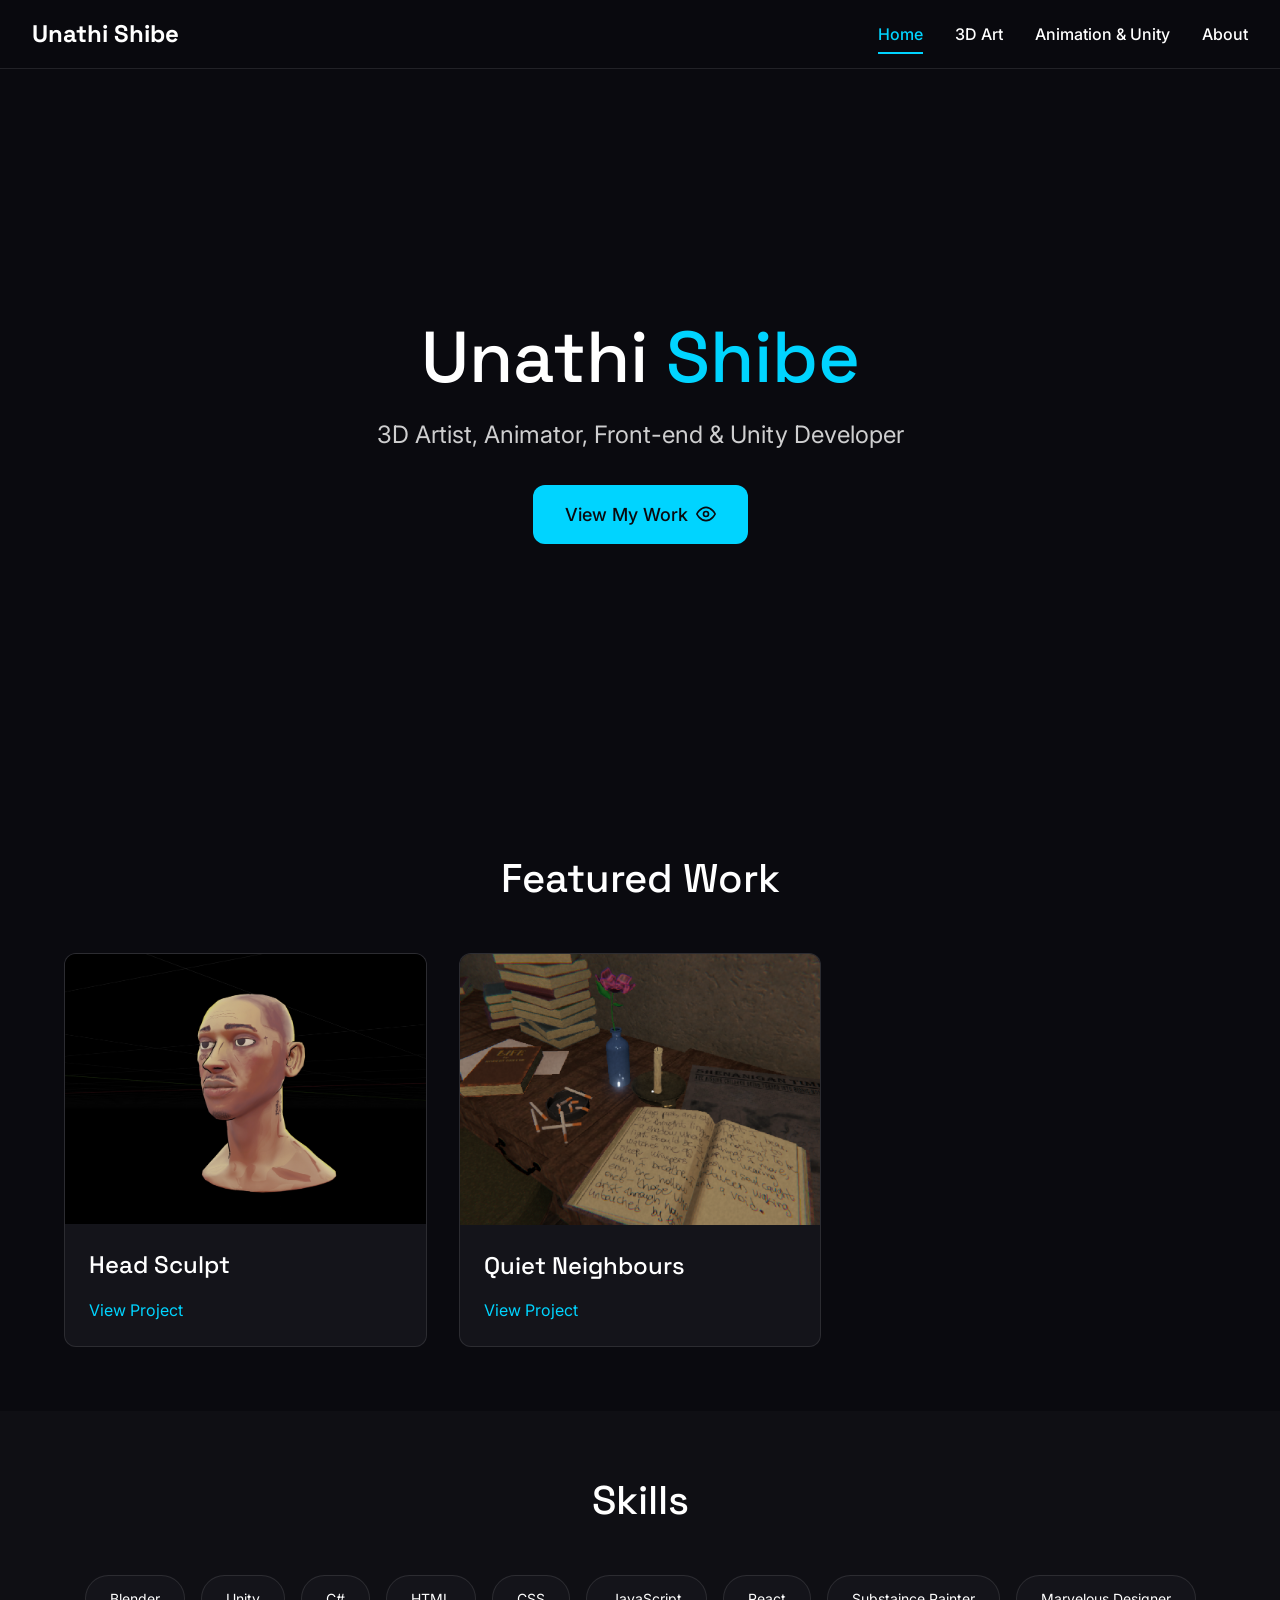
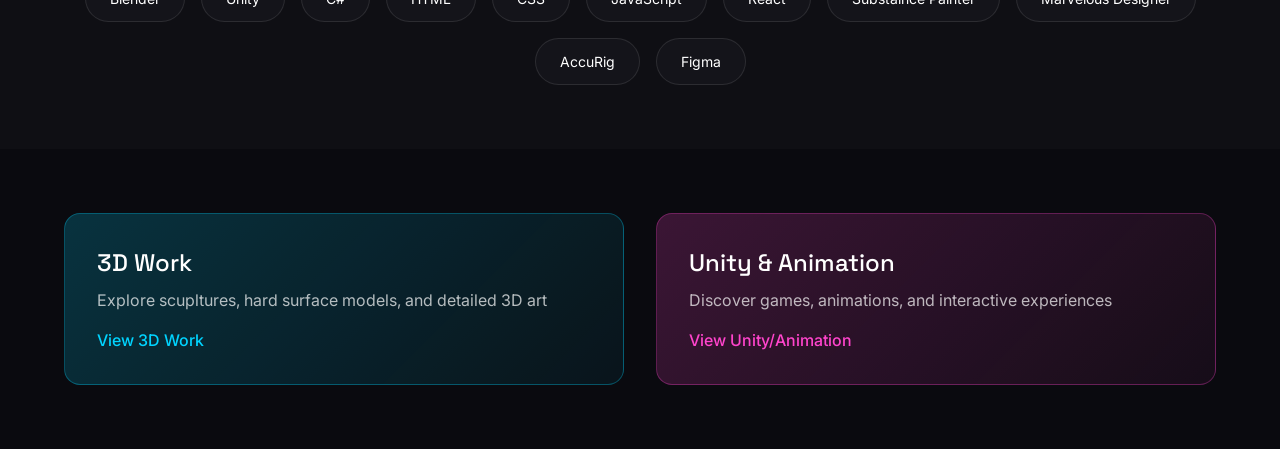
==== pages/index.html @ 576a250c "Font Change and Home page layout" ====
<!DOCTYPE html>
<html lang="en">
<head>
    <meta charset="UTF-8">
    <meta name="viewport" content="width=device-width, initial-scale=1.0">
    <title>Home</title>


    <link rel="stylesheet" href="/css/global.css">
    <link rel="stylesheet" href="/css/dark-theme.css">
    <link rel="stylesheet" href="/css/navigation.css">
    <link rel="stylesheet" href="/css/components.css">
    <link rel="stylesheet" href="/css/home.css">
    <link rel="stylesheet" href="/css/responsive.css">

</head>
<body>
    <div id="nav-container"></div>

    <main>
        <!-- Hero Section -->
       <section class="hero">
        <div class="container">
            <h1 class="hero-title">
                Unathi <span class="highlight">Shibe</span>
            </h1>

            <p class="hero-subtitle">
                3D Artist, Animator, Front-end & Unity Developer
            </p>
            <a href="pages/3d-art.html" class="btn-primary btn-large">
                View My Work
                <span class="btn-icon">
                    <svg width="20" height="20" viewBox="0 0 24 24" fill="none" xmlns="http://www.w3.org/2000/svg">
                        <path d="M1 12C1 12 5 4 12 4C19 4 23 12 23 12C23 12 19 20 12 20C5 20 1 12 1 12Z" stroke="currentColor" stroke-width="2" stroke-linecap="round" stroke-linejoin="round"/>
                        <circle cx="12" cy="12" r="3" stroke="currentColor" stroke-width="2" stroke-linecap="round" stroke-linejoin="round"/>
                    </svg>
                </span>
            </a>
        </div>
       </section>

       <!-- Featured Work -->

       <section class="featured-work">
        <div class="container">
            <h2 class="section-title">Featured Work</h2>
            <div class="featured-grid">

                <div class="project-card">
                    <div class="project-image">
                        <img src="/assets/images/head-sculpt/head render.jpg" alt="Head Sculpt - 3D Portrait Study">
                    </div>

                    <div class="project-info">
                        <h3>Head Sculpt</h3>
                        <a href="/pages/3d-art.html#head-sculpt" class="project-link">
                            View Project
                        </a>
                    </div>
                </div>

                <div class="project-card">
                    <div class="project-image">
                        <img src="/assets/images/quiet-neighbours/allison house.png" alt="Quiet Neighbours Game">
                    </div>

                    <div class="project-info">
                        <h3>Quiet Neighbours</h3>
                        <a href="/pages/animation-unity.html#quiet-neighbours" class="project-link">
                            View Project
                        </a>
                    </div>
                </div>

            
            </div>
        </div>
       </section>
       

       <!-- Skills Section -->
       <section class="skills-section">

        <div class="container">
            <h2 class="section-title">Skills</h2>
            <div class="skills-grid">
                <span class="skill-tag">Blender</span>
                <span class="skill-tag">Unity</span>
                <span class="skill-tag">C#</span>
                <span class="skill-tag">HTML</span>
                <span class="skill-tag">CSS</span>
                <span class="skill-tag">JavaScript</span>
                <span class="skill-tag">React</span>
                <span class="skill-tag">Substaince Painter</span>
                <span class="skill-tag">Marvelous Designer</span>
                <span class="skill-tag">AccuRig</span>
                <span class="skill-tag">Figma</span>
            </div>
        </div>
       </section>

       <!-- CTA Section -->
        <section class="cta-section">
            <div class="container">
                <div class="cta-grid">
                    <a href="/pages/3d-art.html" class="cta-card cta-3d">
                        <h3>3D Work</h3>
                        <p>Explore scupltures, hard surface models, and detailed 3D art</p>
                        <span class="cta-link">View 3D Work</span>
                    </a>

                    <a href="/pages/animation-unity.html" class="cta-card cta-animation">
                        <h3>Unity & Animation</h3>
                        <p>Discover games, animations, and interactive experiences</p>
                        <span class="cta-link">View Unity/Animation</span>
                    </a>
                </div>
            </div>
        </section>


    </main>


    <!-- Scripts -->
     <script src="/javascript/nav.js"></script>
     <script src="/javascript/mobile-menu.js"></script>
   


</body>
</html>
---- css/global.css ----
@import url('https://fonts.googleapis.com/css2?family=Space+Grotesk:wght@400;500;600;700&family=Inter:wght@400;500;600&family=Fira+Code:wght@400;500&display=swap');

:root {
    --font-size: 16px;
    --background: #0A0A0F;
    --foreground: #ffffff;
    --surface: #14141A;
    --neon-blue: #00D4FF;
    --neon-magenta: #FF44CC;
    --card: #14141A;
    --card-foreground: #ffffff;
    --border: rgba(255, 255, 255, 0.1);
    --radius: 0.75rem;
}

* {
    margin: 0;
    padding: 0;
    box-sizing: border-box;
}

html {
    font-size: var(--font-size);
    scroll-behavior: smooth;
}

body {
    background-color: var(--background);
    color: var(--foreground);
    font-family: 'Inter', sans-serif;
    line-height: 1.5;
}

h1, h2, h3, h4, h5, h6 {
    font-family: 'Space Grotesk', sans-serif;
    font-weight: 500;
}

h1 {
    font-size: 3rem;
    line-height: 1.2;
}

h2 {
    font-size: 2rem;
    line-height: 1.3;
}

h3 {
    font-size: 1.5rem;
    line-height: 1.4;
}

code, pre {
    font-family: 'Fira Code', monospace;
}

.container {
    max-width: 1400px;
    margin: 0 auto;
    padding: 0 2rem;
}

@media (max-width: 768px) {
    .container {
        padding: 0 1.5rem;
    }
    
    h1 {
        font-size: 2rem;
    }
    
    h2 {
        font-size: 1.5rem;
    }
    
    h3 {
        font-size: 1.25rem;
    }
}

a {
    text-decoration: none;
    color: inherit;
}

.btn-primary {
    display: inline-flex;
    align-items: center;
    justify-content: center;
    gap: 0.5rem;
    background-color: var(--neon-blue);
    color: var(--background);
    padding: 1rem 2rem;
    border-radius: 0.75rem;
    font-weight: 500;
    transition: background-color 0.2s ease;
    border: none;
    cursor: pointer;
    min-width: 180px;
}

.btn-primary:hover {
    background-color: rgba(0, 212, 255, 0.8);
}

.btn-secondary {
    display: inline-flex;
    align-items: center;
    gap: 0.5rem;
    background-color: transparent;
    color: var(--foreground);
    padding: 1rem 2rem;
    border-radius: 0.75rem;
    font-weight: 500;
    border: 1px solid var(--border);
    transition: all 0.2s ease;
    cursor: pointer;
}

.btn-secondary:hover {
    border-color: var(--neon-blue);
    color: var(--neon-blue);
}
---- css/dark-theme.css ----
body {
    background-color: #0A0A0F;
}

.bg-surface{
    background-color: #14141A;
}

.bg-surface-light{
    background-color: #1a1a22;
}
---- css/navigation.css ----
.main-nav {
    position: sticky;
    top: 0;
    z-index: 100;
    background-color: rgba(10, 10, 15, 0.95);
    backdrop-filter: blur(10px);
    border-bottom: 1px solid var(--border);
}

.nav-container {
    max-width: 1400px;
    margin: 0 auto;
    padding: 1rem 2rem;
    display: flex;
    justify-content: space-between;
    align-items: center;
}

.logo {
    font-size: 1.5rem;
    font-weight: 700;
    font-family: 'Space Grotesk', sans-serif;
    text-decoration: none;
    color: var(--foreground);
}

.logo:hover {
    color: var(--neon-blue);
}

.nav-links {
    display: flex;
    list-style: none;
    gap: 2rem;
}

.nav-link {
    color: var(--foreground);
    text-decoration: none;
    font-weight: 500;
    transition: color 0.2s ease;
    background: none;
    border: none;
    padding: 0.5rem 0;
}

.nav-link:hover {
    color: var(--neon-blue);
}

.nav-link.active {
    color: var(--neon-blue);
    border-bottom: 2px solid var(--neon-blue);
}

.mobile-menu-btn {
    display: none;
    background: none;
    border: none;
    color: white;
    font-size: 1.5rem;
    cursor: pointer;
}

@media (max-width: 768px) {
    .mobile-menu-btn {
        display: block;
    }
    
    .nav-links {
        display: none;
        position: absolute;
        top: 100%;
        left: 0;
        right: 0;
        flex-direction: column;
        background-color: var(--surface);
        padding: 1rem 2rem;
        gap: 1rem;
        border-bottom: 1px solid var(--border);
    }
    
    .nav-links.active {
        display: flex;
    }
}
---- css/components.css ----
.project-card{
    background-color: var(--surface);
    border-radius: var(--radius);
    overflow: hidden;
    border: 1px solid var(--border);
    transition: all 0.3s ease;
}

.project-card:hover {
    border-color: rgba(0, 212, 255, 0.5);
}

.project-image {
    aspect-ratio: 4 / 3;
    width: 100%;
    overflow: hidden;
    background-color: #0A0A0F;
}


.project-image img {
    width: 100%;
    height: 100%;
    object-fit: cover; 
}

.project-card:hover .project-image img{
    transform: scale(1.05);
}

.project-image img{
    width: 100%;
    height: 100%;
    object-fit: cover;
    transition: transform 0.3s ease;
}

.project-info{
    padding: 1.5rem;

}

.project-info h3{
    margin-bottom: 1rem;
}

.project-link{
    display: inline-flex;
    align-items: center;
    gap: 0.5rem;
    color: var(--neon-blue);
    transition: gap 0.2s ease;
}

.project-link:hover{
    gap: 0.75rem;
}

.skill-tag{
    padding: 0.75rem 1.5rem;
    background-color: var(--surface);
    border: 1px solid var(--border);
    border-radius: 9999px;
    font-size: 0.875rem;
    transition: all 0.2s ease;
    cursor: default;
}

.skill-tag:hover{
    border-color: var(--neon-blue);
    color: var(--neon-blue);
}

.form-group {
    margin-bottom: 1.5rem;
}

.form-group label {
    display: block;
    margin-bottom: 0.5rem;
    font-weight: 500;
}

.form-group input,
.form-group textarea {
    width: 100%;
    padding: 0.75rem 1rem;
    background-color: #0A0A0F;
    border: 1px solid var(--border);
    border-radius: 0.5rem;
    color: var(--foreground);
    font-family: 'Inter', sans-serif;
    transition: all 0.2s ease;
}

.form-group input:focus,
.form-group textarea:focus {
    outline: none;
    border-color: var(--neon-blue);
    box-shadow: 0 0 0 2px rgba(0, 212, 255, 0.25);
}

.form-group input.error,
.form-group textarea.error {
    border-color: #d4183d;
}

.error-message {
    color: #d4183d;
    font-size: 0.75rem;
    margin-top: 0.25rem;
    display: block;
}

.modal {
    position: fixed;
    top: 0;
    left: 0;
    width: 100%;
    height: 100%;
    background-color: rgba(0, 0, 0, 0.9);
    display: flex;
    align-items: center;
    justify-content: center;
    z-index: 1000;
}

.modal-content {
    position: relative;
    max-width: 90vw;
    max-height: 90vh;
}


.modal-close {
    position: absolute;
    top: -2rem;
    right: 0;
    background: none;
    border: none;
    color: white;
    font-size: 2rem;
    cursor: pointer;
}
---- css/home.css ----
.hero {
    min-height: 80vh;
    display: flex;
    align-items: center;
    justify-content: center;
    text-align: center;
    padding: 4rem 2rem;
    background: linear-gradient(180deg, transparent 0%, rgba(10, 10, 15, 0.5) 100%);
}

.hero-title {
    font-size: 3rem;
    margin-bottom: 1rem;
}

@media (min-width: 768px) {
    .hero-title {
        font-size: 4.5rem;
    }
}

.highlight {
    color: var(--neon-blue);
}

.hero-subtitle {
    font-size: 1.25rem;
    color: rgba(255, 255, 255, 0.8);
    margin-bottom: 2rem;
    max-width: 600px;
    margin-left: auto;
    margin-right: auto;
}

@media (min-width: 768px) {
    .hero-subtitle {
        font-size: 1.5rem;
    }
}

.btn-large {
    padding: 1rem 2rem;
    font-size: 1.125rem;
}

.featured-work {
    padding: 4rem 2rem;
}

.section-title {
    font-size: 2rem;
    text-align: center;
    margin-bottom: 3rem;
}

@media (min-width: 768px) {
    .section-title {
        font-size: 2.5rem;
    }
}

.featured-grid {
    display: grid;
    grid-template-columns: 1fr;
    gap: 2rem;
    max-width: 1400px;
    margin: 0 auto;
}

@media (min-width: 768px) {
    .featured-grid {
        grid-template-columns: repeat(3, 1fr);
    }
}

.skills-section {
    padding: 4rem 2rem;
    background: rgba(20, 20, 26, 0.5);
}

.skills-grid {
    display: flex;
    flex-wrap: wrap;
    justify-content: center;
    gap: 1rem;
    max-width: 1400px;
    margin: 0 auto;
}

.cta-section {
    padding: 4rem 2rem;
}

.cta-grid {
    display: grid;
    grid-template-columns: 1fr;
    gap: 2rem;
    max-width: 1400px;
    margin: 0 auto;
}

@media (min-width: 768px) {
    .cta-grid {
        grid-template-columns: repeat(2, 1fr);
    }
}

.cta-card {
    position: relative;
    padding: 2rem;
    border-radius: 1rem;
    text-decoration: none;
    transition: all 0.3s;
    overflow: hidden;
    display: block;
}


.cta-card h3 {
    font-size: 1.5rem;
    margin-bottom: 0.5rem;
    color: white;
}

.cta-card p {
    color: rgba(255, 255, 255, 0.7);
    margin-bottom: 1rem;
}

.cta-link {
    display: inline-flex;
    align-items: center;
    gap: 0.5rem;
    transition: gap 0.2s;
    font-weight: 500;
}

.cta-card:hover .cta-link {
    gap: 0.75rem;
}

.cta-3d {
    background: linear-gradient(135deg, rgba(0, 212, 255, 0.2), rgba(0, 212, 255, 0.05));
    border: 1px solid rgba(0, 212, 255, 0.3);
}

.cta-3d:hover {
    border-color: var(--neon-blue);
}

.cta-3d .cta-link {
    color: var(--neon-blue);
}

.cta-animation {
    background: linear-gradient(135deg, rgba(255, 68, 204, 0.2), rgba(255, 68, 204, 0.05));
    border: 1px solid rgba(255, 68, 204, 0.3);
}

.cta-animation:hover {
    border-color: var(--neon-magenta);
}

.cta-animation .cta-link {
    color: var(--neon-magenta);
}

.btn-primary {
    display: inline-flex;
    align-items: center;
    justify-content: center;
    gap: 0.5rem;
    background-color: var(--neon-blue);
    color: var(--background);
    padding: 1rem 2rem;
    border-radius: 0.75rem;
    font-weight: 500;
    text-decoration: none;
    transition: background-color 0.2s ease;
    border: none;
    cursor: pointer;
    min-width: 180px;
}

.btn-primary:hover {
    background-color: rgba(0, 212, 255, 0.8);
}

.hero .btn-primary {
    display: inline-flex !important;
    background-color: var(--neon-blue) !important;
    color: var(--background) !important;
}

.btn-icon {
    display: inline-flex;
    align-items: center;
    line-height: 1;
}

.btn-icon svg {
    display: block;
}
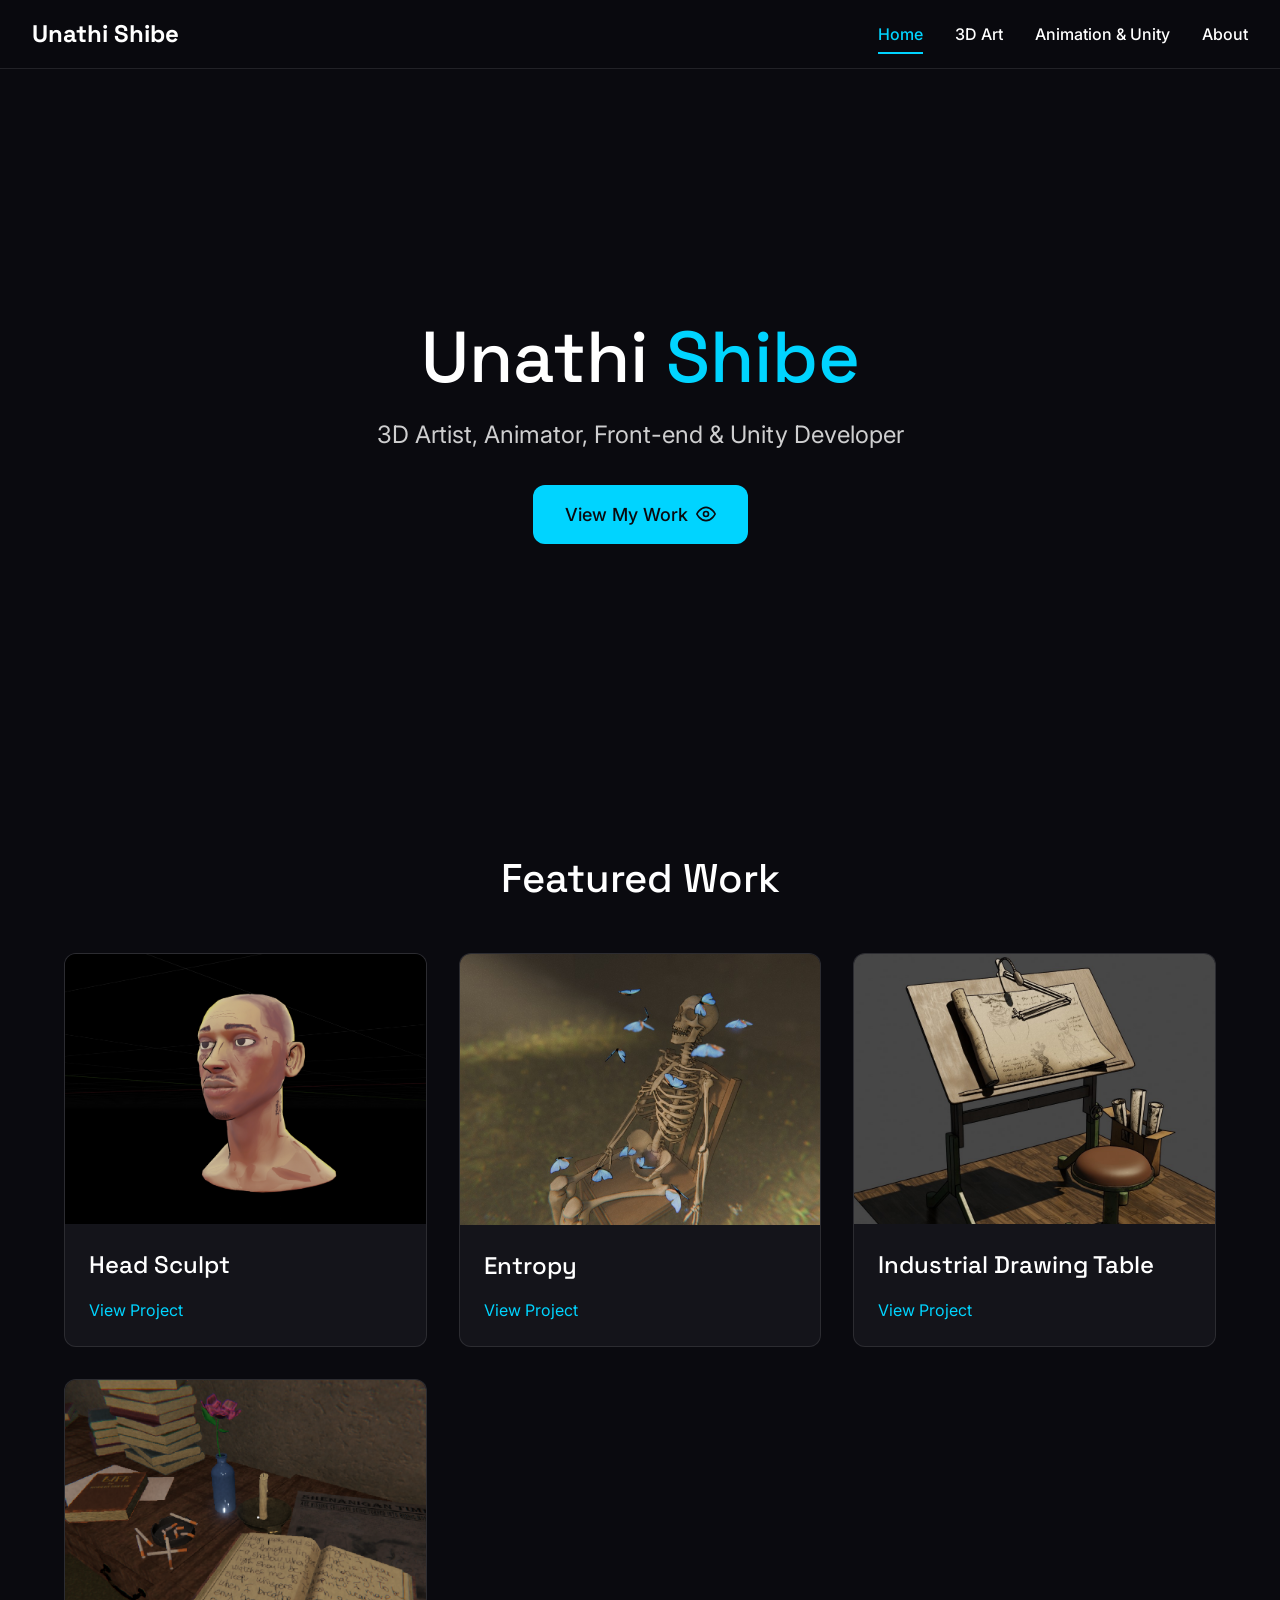
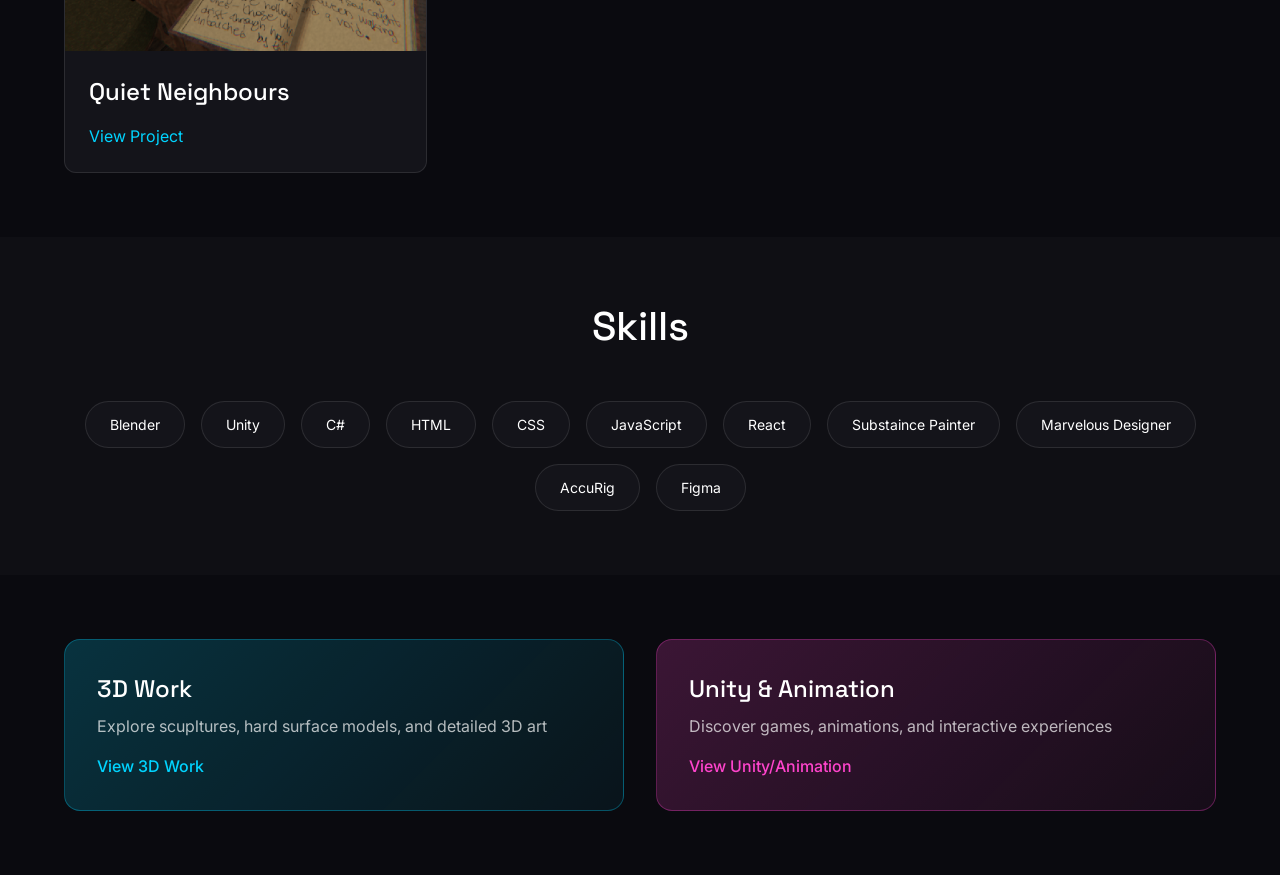
==== commit 4aa8b44f: "Featured Work (Entropy and Industrial Drawing Table)" ====
--- a/pages/index.html
+++ b/pages/index.html
@@ -55,6 +55,32 @@
                     <div class="project-info">
                         <h3>Head Sculpt</h3>
                         <a href="/pages/3d-art.html#head-sculpt" class="project-link">
+                            View Project
+                        </a>
+                    </div>
+                </div>
+
+                <div class="project-card">
+                    <div class="project-image">
+                        <img src="/assets/images/entropy/test render.jpg" alt="Entropy Animation">
+                    </div>
+
+                    <div class="project-info">
+                        <h3>Entropy</h3>
+                        <a href="/pages/animation-unity.html" class="project-link">
+                            View Project
+                        </a>
+                    </div>
+                </div>
+
+                <div class="project-card">
+                    <div class="project-image">
+                        <img src="/assets/images/industrial-drawing-table/caa50b80-d30c-4923-8934-da1fc52ce6ab.JPEG" alt="Entropy Animation">
+                    </div>
+
+                    <div class="project-info">
+                        <h3>Industrial Drawing Table</h3>
+                        <a href="/pages/animation-unity.html" class="project-link">
                             View Project
                         </a>
                     </div>
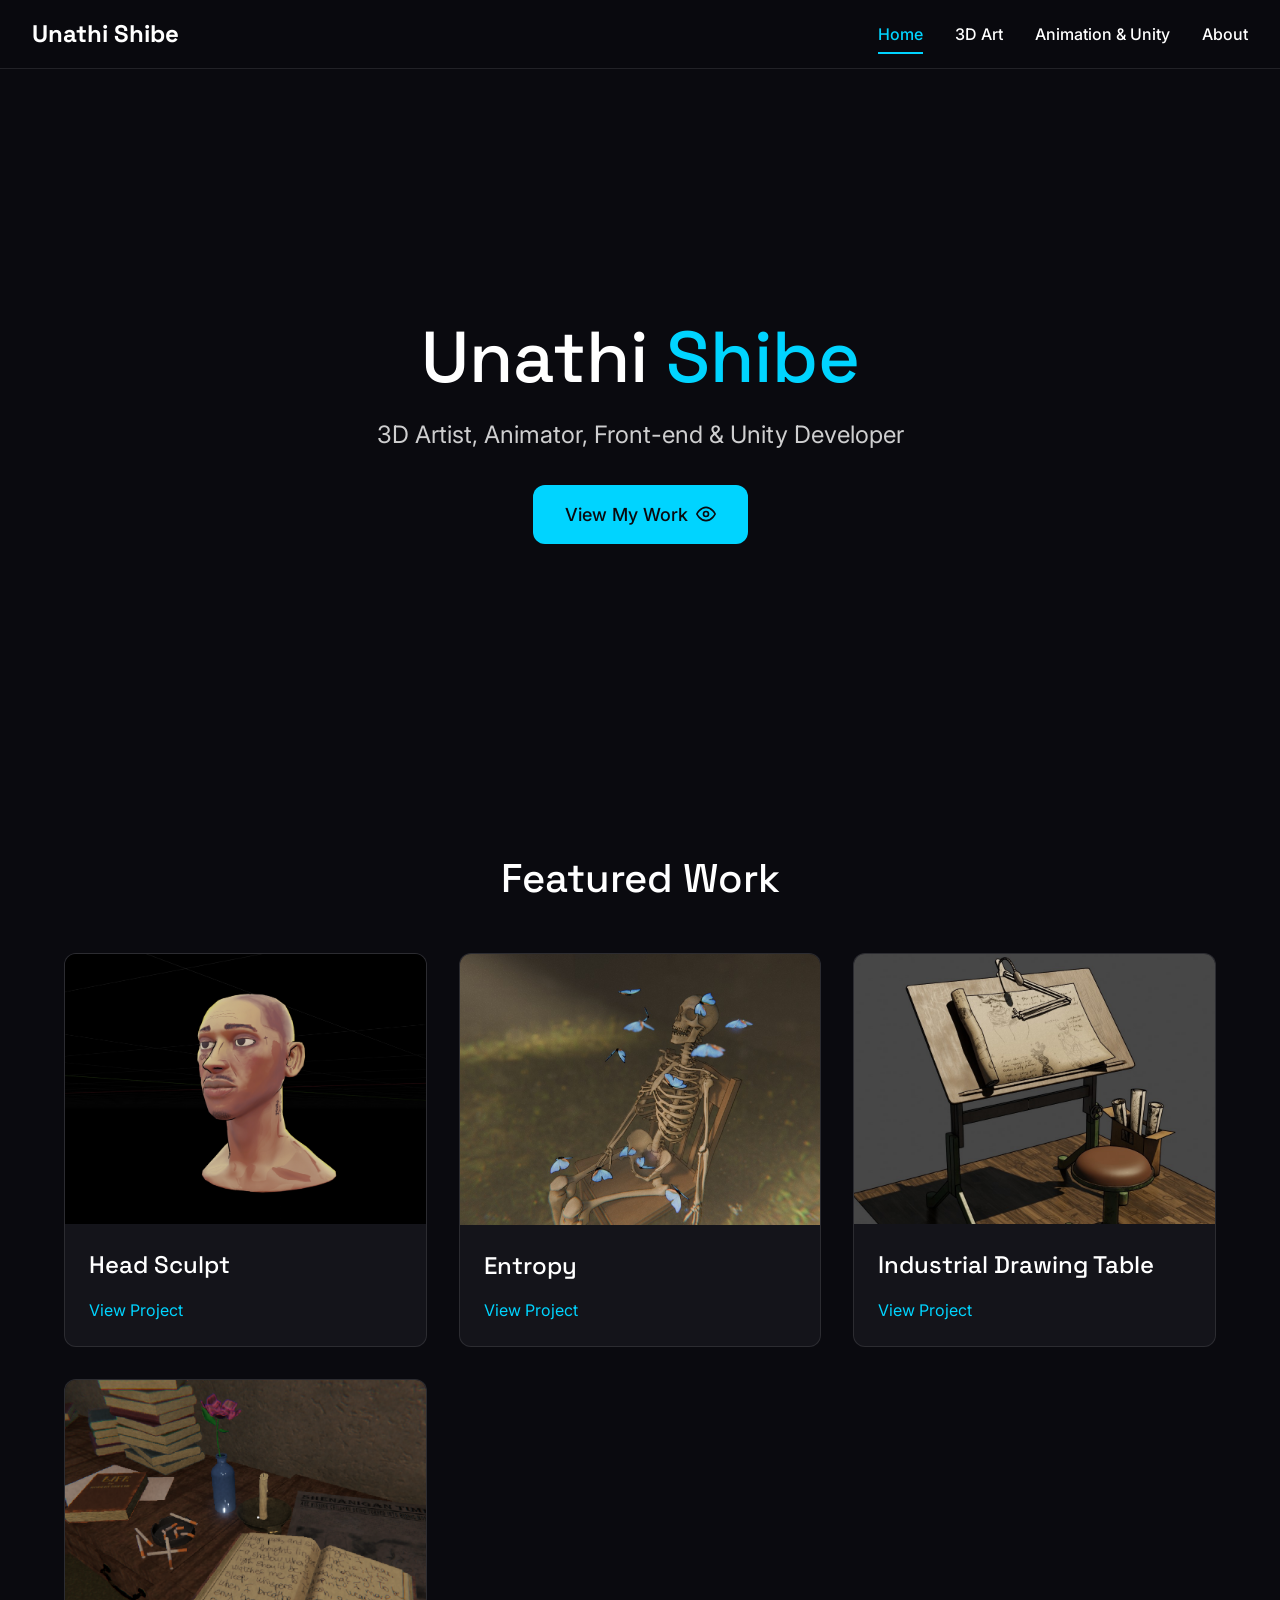
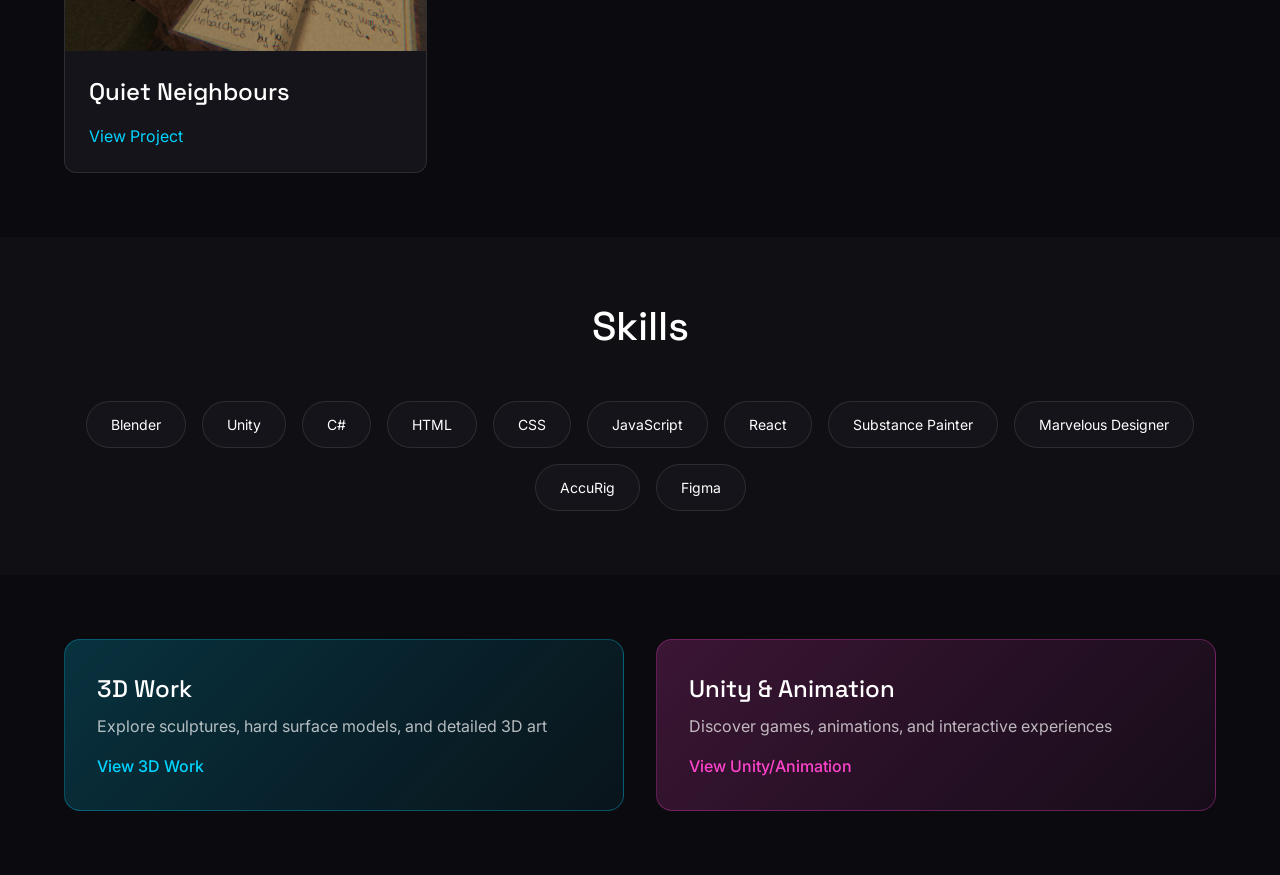
==== commit 50b64d15: "Hero section background video" ====
--- a/pages/index.html
+++ b/pages/index.html
@@ -18,8 +18,12 @@
     <div id="nav-container"></div>
 
     <main>
-        <!-- Hero Section -->
+        <!-- Hero Section-->
        <section class="hero">
+        <video class="hero-video" autoplay muted loop playsinline>
+            <source src="/assets/videos/listen before i go away.MP4" type="video/mp4">
+        </video>
+        <div class="hero-overlay"></div>
         <div class="container">
             <h1 class="hero-title">
                 Unathi <span class="highlight">Shibe</span>
@@ -75,7 +79,7 @@
 
                 <div class="project-card">
                     <div class="project-image">
-                        <img src="/assets/images/industrial-drawing-table/caa50b80-d30c-4923-8934-da1fc52ce6ab.JPEG" alt="Entropy Animation">
+                        <img src="/assets/images/industrial-drawing-table/caa50b80-d30c-4923-8934-da1fc52ce6ab.JPEG" alt="Industrial Drawing Table">
                     </div>
 
                     <div class="project-info">
@@ -118,7 +122,7 @@
                 <span class="skill-tag">CSS</span>
                 <span class="skill-tag">JavaScript</span>
                 <span class="skill-tag">React</span>
-                <span class="skill-tag">Substaince Painter</span>
+                <span class="skill-tag">Substance Painter</span>
                 <span class="skill-tag">Marvelous Designer</span>
                 <span class="skill-tag">AccuRig</span>
                 <span class="skill-tag">Figma</span>
@@ -132,7 +136,7 @@
                 <div class="cta-grid">
                     <a href="/pages/3d-art.html" class="cta-card cta-3d">
                         <h3>3D Work</h3>
-                        <p>Explore scupltures, hard surface models, and detailed 3D art</p>
+                        <p>Explore sculptures, hard surface models, and detailed 3D art</p>
                         <span class="cta-link">View 3D Work</span>
                     </a>
 
--- a/css/navigation.css
+++ b/css/navigation.css
@@ -1,10 +1,15 @@
 .main-nav {
     position: sticky;
     top: 0;
-    z-index: 100;
+    z-index: 1000;
     background-color: rgba(10, 10, 15, 0.95);
     backdrop-filter: blur(10px);
     border-bottom: 1px solid var(--border);
+}
+
+#nav-container {
+    position: relative;
+    z-index: 1000;
 }
 
 .nav-container {
--- a/css/home.css
+++ b/css/home.css
@@ -1,11 +1,37 @@
 .hero {
+    position: relative;
     min-height: 80vh;
     display: flex;
     align-items: center;
     justify-content: center;
     text-align: center;
     padding: 4rem 2rem;
-    background: linear-gradient(180deg, transparent 0%, rgba(10, 10, 15, 0.5) 100%);
+    overflow: hidden;
+}
+
+.hero-video {
+    position: absolute;
+    top: 0;
+    left: 0;
+    width: 100%;
+    height: 100%;
+    object-fit: cover;
+    z-index: 0;
+}
+
+.hero-overlay {
+    position: absolute;
+    top: 0;
+    left: 0;
+    width: 100%;
+    height: 100%;
+    background: linear-gradient(180deg, rgba(10, 10, 15, 0.7) 0%, rgba(10, 10, 15, 0.3) 50%, rgba(10, 10, 15, 0.7) 100%);
+    z-index: 1;
+}
+
+.hero .container {
+    position: relative;
+    z-index: 2;
 }
 
 .hero-title {
@@ -114,7 +140,6 @@
     overflow: hidden;
     display: block;
 }
-
 
 .cta-card h3 {
     font-size: 1.5rem;
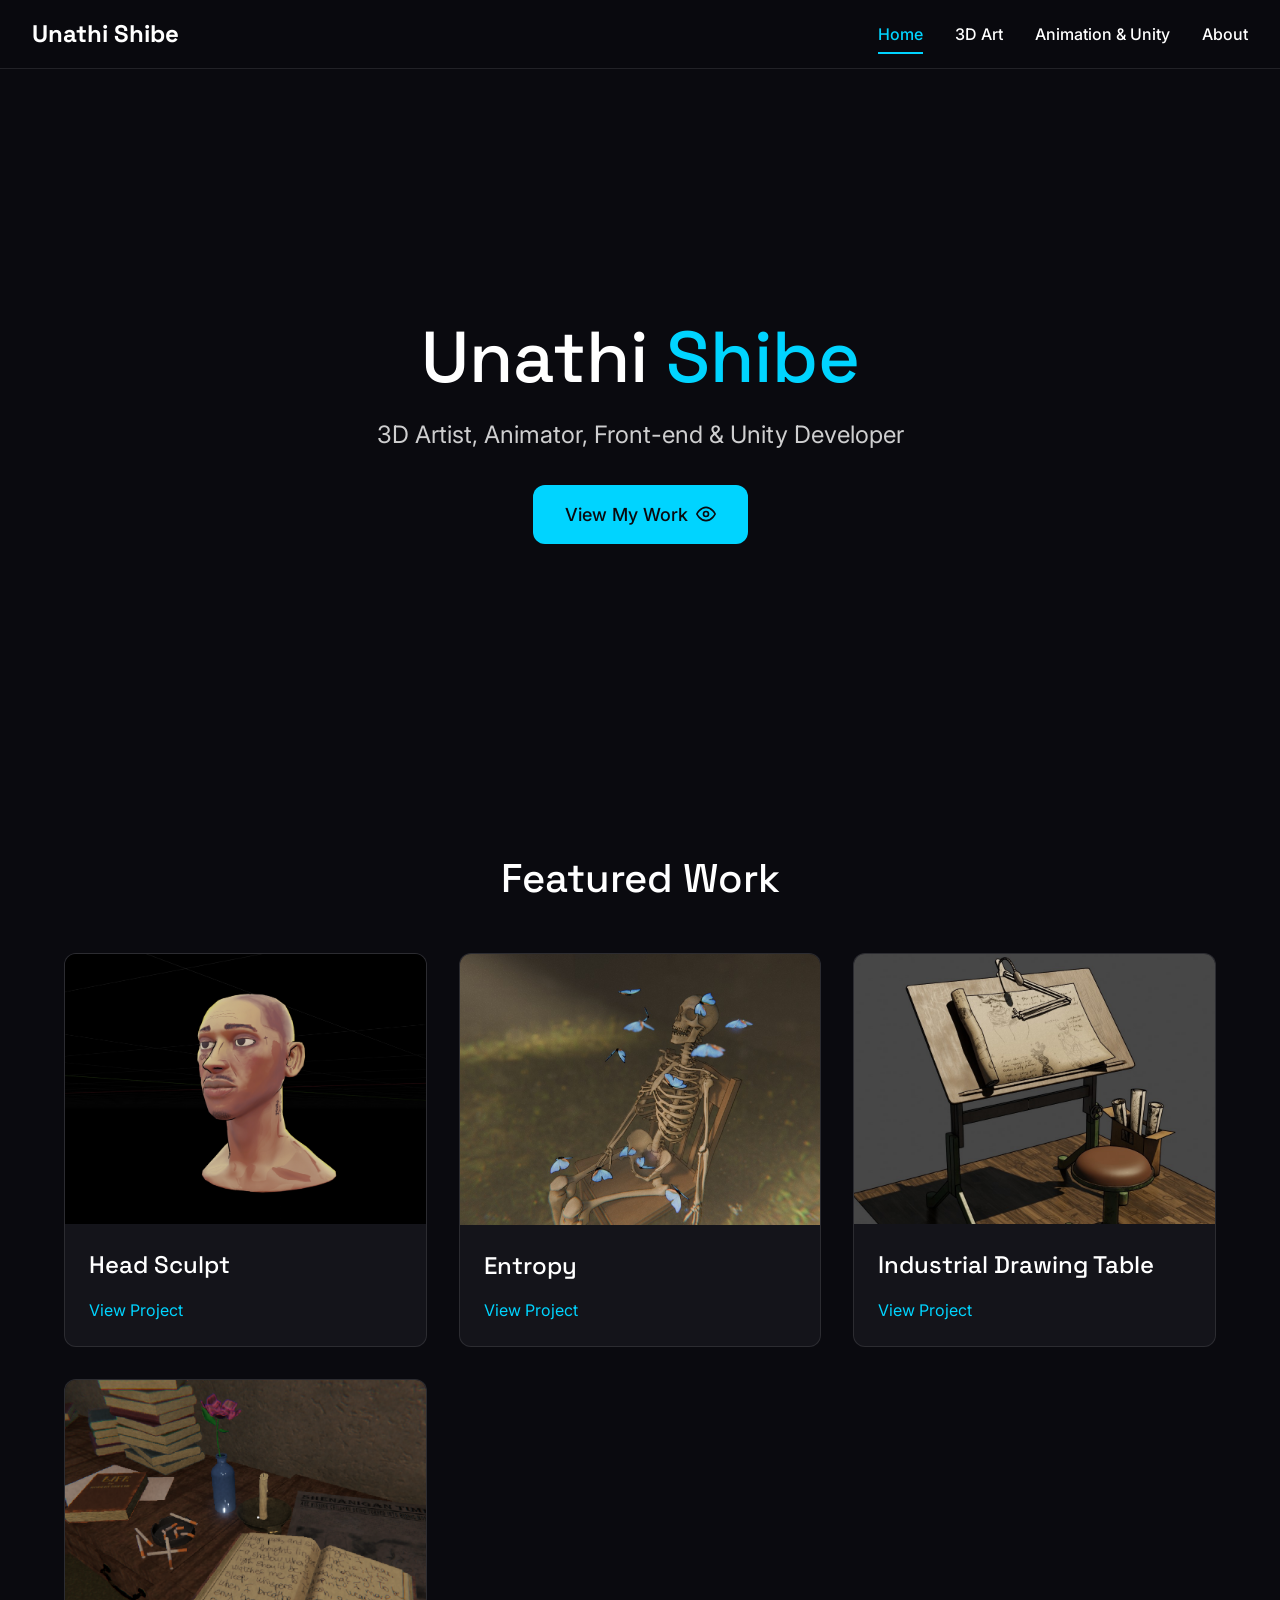
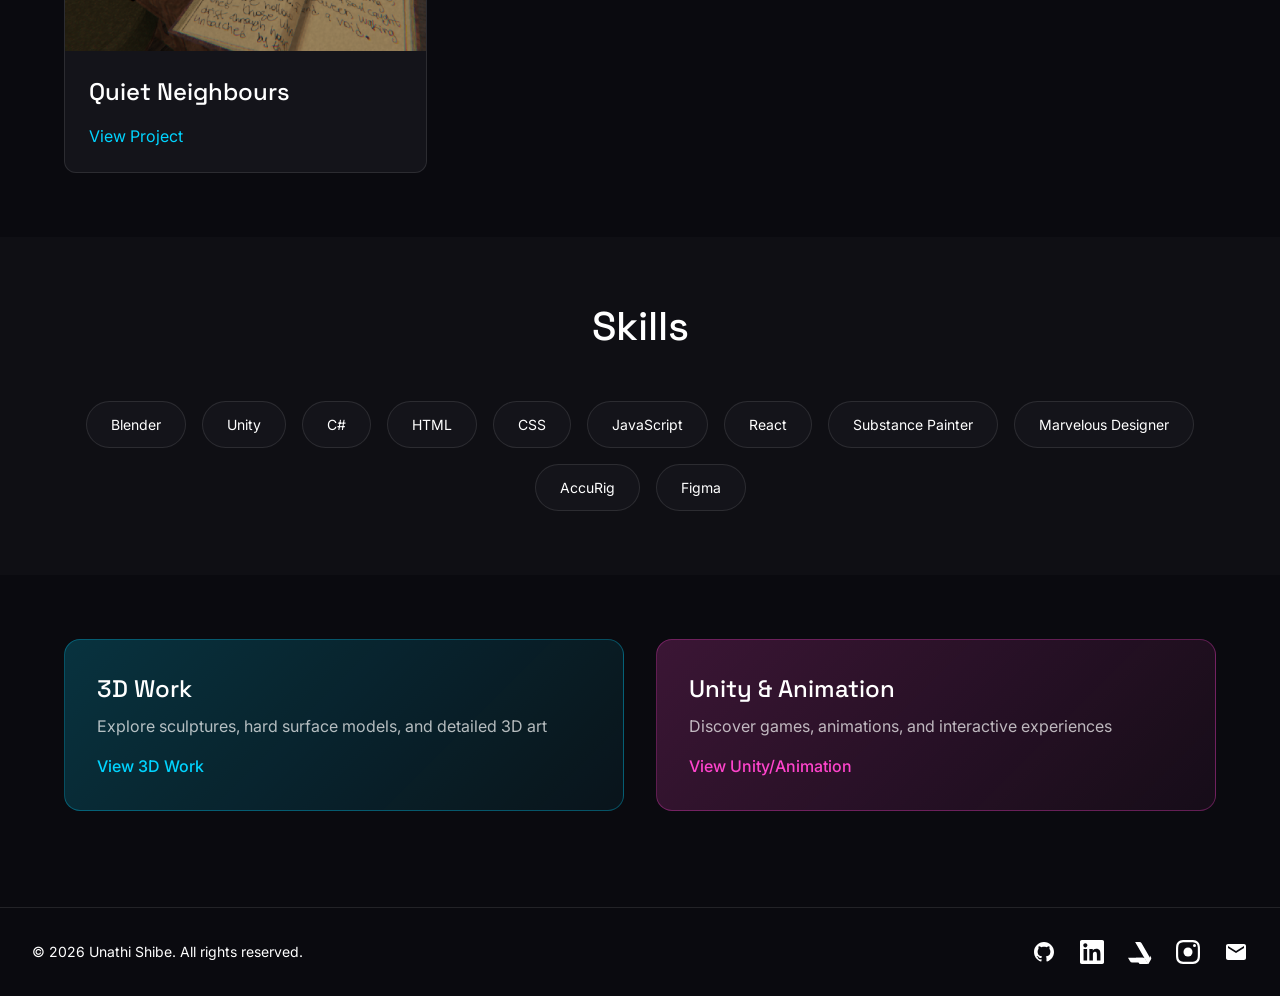
==== commit 28988607: "Footer with Social Links" ====
--- a/pages/index.html
+++ b/pages/index.html
@@ -152,6 +152,45 @@
 
     </main>
 
+    <!-- Footer -->
+    <footer class="footer">
+        <div class="container">
+            <div class="footer-content">
+                <p class="footer-copyright">© 2026 Unathi Shibe. All rights reserved.</p>
+                <div class="footer-social">
+                    <a href="https://github.com/iZorget-coder" target="_blank" rel="noopener noreferrer" class="social-link" aria-label="GitHub">
+                        <svg width="24" height="24" viewBox="0 0 24 24" fill="none" xmlns="http://www.w3.org/2000/svg">
+                            <path d="M12 2C6.477 2 2 6.477 2 12c0 4.42 2.865 8.166 6.839 9.489.5.092.682-.217.682-.482 0-.237-.008-.866-.013-1.7-2.782.603-3.369-1.34-3.369-1.34-.454-1.156-1.11-1.462-1.11-1.462-.908-.62.069-.608.069-.608 1.003.07 1.531 1.03 1.531 1.03.892 1.529 2.341 1.087 2.91.832.092-.647.35-1.088.636-1.338-2.22-.253-4.555-1.11-4.555-4.943 0-1.091.39-1.984 1.03-2.682-.103-.253-.447-1.27.098-2.646 0 0 .84-.269 2.75 1.025.8-.223 1.65-.334 2.5-.334.85 0 1.7.111 2.5.334 1.91-1.294 2.75-1.025 2.75-1.025.545 1.376.201 2.393.099 2.646.64.698 1.03 1.591 1.03 2.682 0 3.841-2.337 4.687-4.565 4.935.359.309.678.919.678 1.852 0 1.336-.012 2.415-.012 2.743 0 .267.18.578.688.48C19.138 20.161 22 16.418 22 12c0-5.523-4.477-10-10-10z" fill="currentColor"/>
+                        </svg>
+                    </a>
+                    <a href="https://www.linkedin.com/in/unathi-shibe-702324282/" target="_blank" rel="noopener noreferrer" class="social-link" aria-label="LinkedIn">
+                        <svg width="24" height="24" viewBox="0 0 24 24" fill="none" xmlns="http://www.w3.org/2000/svg">
+                            <path d="M20.447 20.452h-3.554v-5.569c0-1.328-.027-3.037-1.852-3.037-1.853 0-2.136 1.445-2.136 2.939v5.667H9.351V9h3.414v1.561h.046c.477-.9 1.637-1.85 3.37-1.85 3.601 0 4.267 2.37 4.267 5.455v6.286zM5.337 7.433c-1.144 0-2.063-.926-2.063-2.065 0-1.138.92-2.063 2.063-2.063 1.14 0 2.064.925 2.064 2.063 0 1.139-.925 2.065-2.064 2.065zm1.782 13.019H3.555V9h3.564v11.452zM22.225 0H1.771C.792 0 0 .774 0 1.729v20.542C0 23.227.792 24 1.771 24h20.451c.979 0 1.771-.773 1.771-1.729V1.729C24 .774 23.204 0 22.225 0z" fill="currentColor"/>
+                        </svg>
+                    </a>
+                    <a href="https://www.artstation.com/izorget" target="_blank" rel="noopener noreferrer" class="social-link" aria-label="ArtStation">
+                        <svg width="24" height="24" viewBox="0 0 24 24" fill="none" xmlns="http://www.w3.org/2000/svg">
+                            <path d="M0 17.723l2.027 3.505h.001a2.424 2.424 0 0 0 2.164 1.333h13.457l-2.792-4.838H0z" fill="currentColor"/>
+                            <path d="M21.973 17.723l-8.376-14.51-.002-.002a2.424 2.424 0 0 0-2.164-1.333h-4.31l13.013 22.555 2.806-4.848.001-.001a2.424 2.424 0 0 0 0-2.384l-.968-1.677z" fill="currentColor"/>
+                            <path d="M7.878 17.723l3.624 6.275h8.662l-3.624-6.275H7.878z" fill="currentColor"/>
+                        </svg>
+                    </a>
+                    <a href="https://www.instagram.com/unathiishibe" target="_blank" rel="noopener noreferrer" class="social-link" aria-label="Instagram">
+                        <svg width="24" height="24" viewBox="0 0 24 24" fill="none" xmlns="http://www.w3.org/2000/svg">
+                            <path d="M12 2.163c3.204 0 3.584.012 4.85.07 3.252.148 4.771 1.691 4.919 4.919.058 1.265.069 1.645.069 4.849 0 3.205-.012 3.584-.069 4.849-.149 3.225-1.664 4.771-4.919 4.919-1.266.058-1.644.07-4.85.07-3.204 0-3.584-.012-4.849-.07-3.26-.149-4.771-1.699-4.919-4.919-.058-1.265-.07-1.644-.07-4.849 0-3.204.013-3.583.07-4.849.149-3.227 1.664-4.771 4.919-4.919 1.266-.057 1.645-.069 4.849-.069zm0-2.163c-3.259 0-3.667.014-4.947.072-4.358.2-6.78 2.618-6.98 6.98-.059 1.281-.073 1.689-.073 4.948 0 3.259.014 3.668.072 4.948.2 4.358 2.618 6.78 6.98 6.98 1.281.058 1.689.072 4.948.072 3.259 0 3.668-.014 4.948-.072 4.354-.2 6.782-2.618 6.979-6.98.059-1.28.073-1.689.073-4.948 0-3.259-.014-3.667-.072-4.947-.196-4.354-2.617-6.78-6.979-6.98-1.281-.059-1.69-.073-4.949-.073z" fill="currentColor"/>
+                            <circle cx="12" cy="12" r="4.5" fill="currentColor"/>
+                            <circle cx="18.5" cy="5.5" r="1.5" fill="currentColor"/>
+                        </svg>
+                    </a>
+                    <a href="mailto:unathiesihles@gmail.com" class="social-link" aria-label="Email">
+                        <svg width="24" height="24" viewBox="0 0 24 24" fill="none" xmlns="http://www.w3.org/2000/svg">
+                            <path d="M20 4H4c-1.1 0-1.99.9-1.99 2L2 18c0 1.1.9 2 2 2h16c1.1 0 2-.9 2-2V6c0-1.1-.9-2-2-2zm0 4l-8 5-8-5V6l8 5 8-5v2z" fill="currentColor"/>
+                        </svg>
+                    </a>
+                </div>
+            </div>
+        </div>
+    </footer>
 
     <!-- Scripts -->
      <script src="/javascript/nav.js"></script>
--- a/css/components.css
+++ b/css/components.css
@@ -142,3 +142,47 @@
     font-size: 2rem;
     cursor: pointer;
 }
+
+
+.footer {
+    border-top: 1px solid var(--border);
+    padding: 2rem 0;
+    margin-top: 2rem;
+}
+
+.footer-content {
+    display: flex;
+    justify-content: space-between;
+    align-items: center;
+    flex-wrap: wrap;
+    gap: 1rem;
+}
+
+.footer-copyright {
+    color: var(--muted-foreground);
+    font-size: 0.875rem;
+}
+
+.footer-social {
+    display: flex;
+    gap: 1.5rem;
+    align-items: center;
+}
+
+.social-link {
+    color: var(--muted-foreground);
+    transition: color 0.2s ease;
+    display: inline-flex;
+    align-items: center;
+}
+
+.social-link:hover {
+    color: var(--neon-blue);
+}
+
+@media (max-width: 768px) {
+    .footer-content {
+        flex-direction: column;
+        text-align: center;
+    }
+}
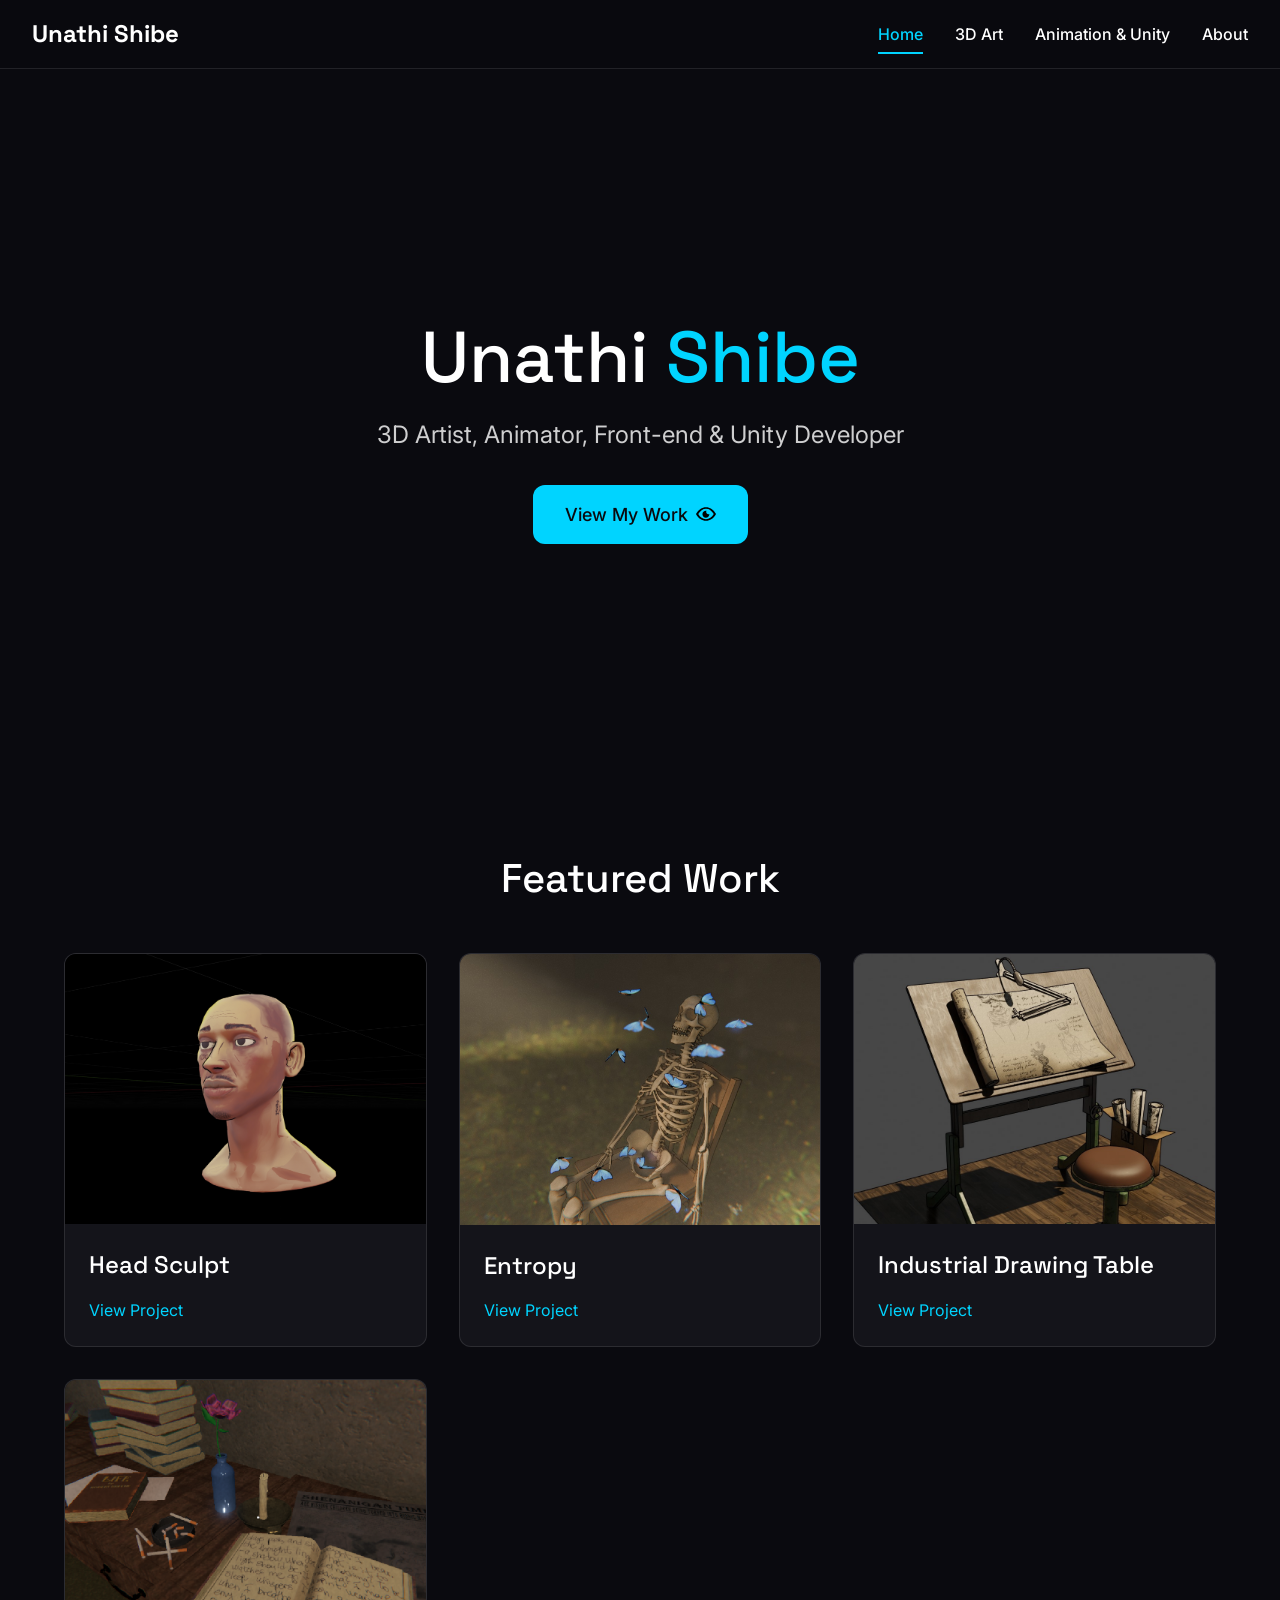
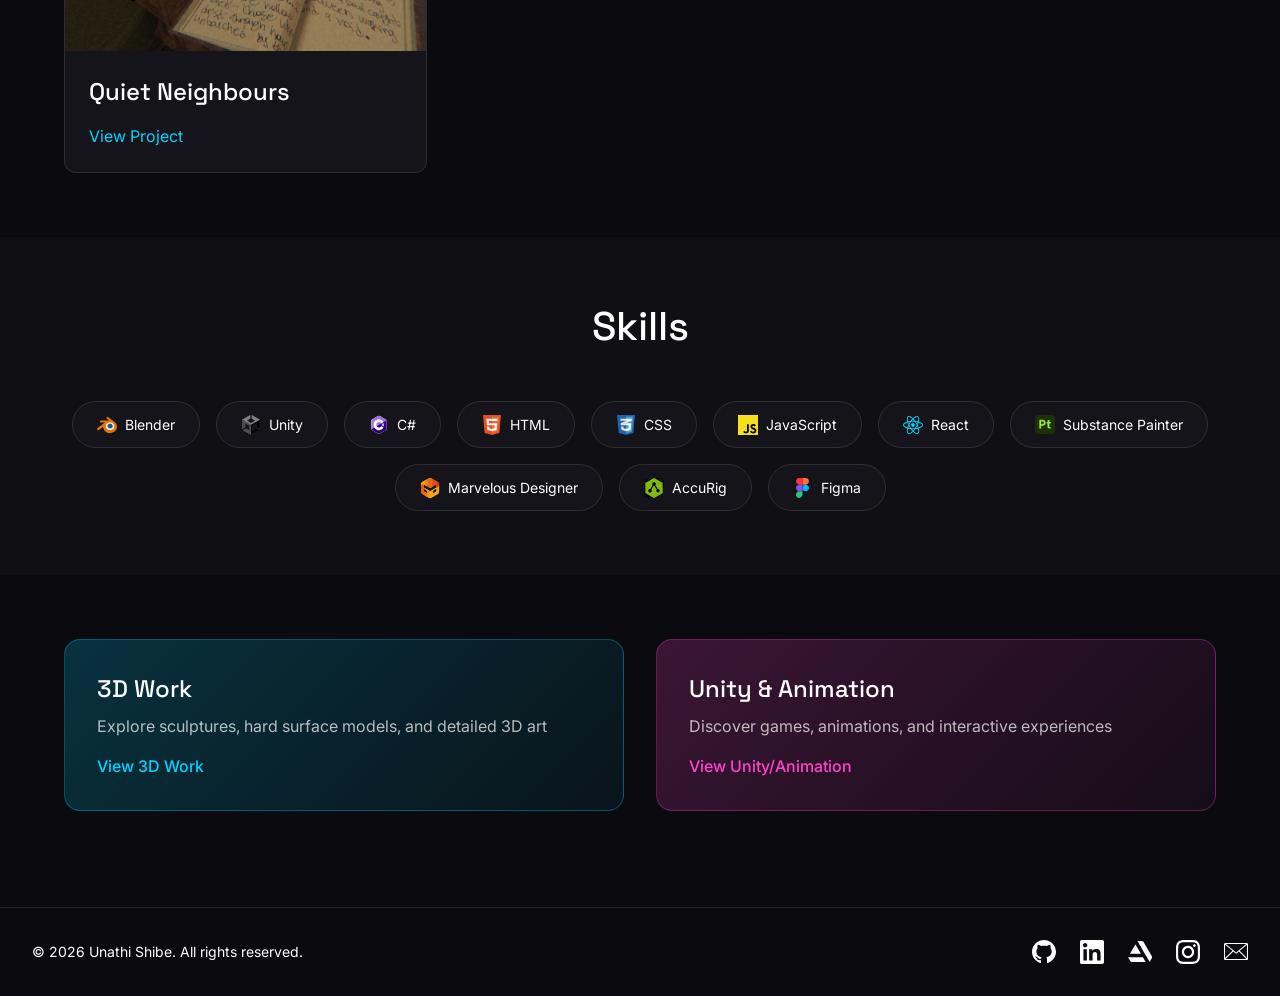
==== commit 4b58cebc: "SVG Icons" ====
--- a/pages/index.html
+++ b/pages/index.html
@@ -35,10 +35,7 @@
             <a href="pages/3d-art.html" class="btn-primary btn-large">
                 View My Work
                 <span class="btn-icon">
-                    <svg width="20" height="20" viewBox="0 0 24 24" fill="none" xmlns="http://www.w3.org/2000/svg">
-                        <path d="M1 12C1 12 5 4 12 4C19 4 23 12 23 12C23 12 19 20 12 20C5 20 1 12 1 12Z" stroke="currentColor" stroke-width="2" stroke-linecap="round" stroke-linejoin="round"/>
-                        <circle cx="12" cy="12" r="3" stroke="currentColor" stroke-width="2" stroke-linecap="round" stroke-linejoin="round"/>
-                    </svg>
+                    <img src="/assets/icons/eye.svg" alt="Eye icon" width="20" height="20">
                 </span>
             </a>
         </div>
@@ -115,17 +112,50 @@
         <div class="container">
             <h2 class="section-title">Skills</h2>
             <div class="skills-grid">
-                <span class="skill-tag">Blender</span>
-                <span class="skill-tag">Unity</span>
-                <span class="skill-tag">C#</span>
-                <span class="skill-tag">HTML</span>
-                <span class="skill-tag">CSS</span>
-                <span class="skill-tag">JavaScript</span>
-                <span class="skill-tag">React</span>
-                <span class="skill-tag">Substance Painter</span>
-                <span class="skill-tag">Marvelous Designer</span>
-                <span class="skill-tag">AccuRig</span>
-                <span class="skill-tag">Figma</span>
+                <div class="skill-tag">
+                    <img src="/assets/icons/blender.svg" alt="Blender" width="20" height="20">
+                    <span>Blender</span>
+                </div>
+                <div class="skill-tag">
+                    <img src="/assets/icons/unity.svg" alt="Unity" width="20" height="20">
+                    <span>Unity</span>
+                </div>
+                <div class="skill-tag">
+                    <img src="/assets/icons/csharp.svg" alt="C#" width="20" height="20">
+                    <span>C#</span>
+                </div>
+                <div class="skill-tag">
+                    <img src="/assets/icons/html5.svg" alt="HTML" width="20" height="20">
+                    <span>HTML</span>
+                </div>
+                <div class="skill-tag">
+                    <img src="/assets/icons/css3.svg" alt="CSS" width="20" height="20">
+                    <span>CSS</span>
+                </div>
+                <div class="skill-tag">
+                    <img src="/assets/icons/javascript.svg" alt="JavaScript" width="20" height="20">
+                    <span>JavaScript</span>
+                </div>
+                <div class="skill-tag">
+                    <img src="/assets/icons/react.svg" alt="React" width="20" height="20">
+                    <span>React</span>
+                </div>
+                <div class="skill-tag">
+                    <img src="/assets/icons/substance-painter.svg" alt="Substance Painter" width="20" height="20">
+                    <span>Substance Painter</span>
+                </div>
+                <div class="skill-tag">
+                    <img src="/assets/icons/marvelous-designer.svg" alt="Marvelous Designer" width="20" height="20">
+                    <span>Marvelous Designer</span>
+                </div>
+                <div class="skill-tag">
+                    <img src="/assets/icons/accurig.svg" alt="AccuRig" width="20" height="20">
+                    <span>AccuRig</span>
+                </div>
+                <div class="skill-tag">
+                    <img src="/assets/icons/figma.svg" alt="Figma" width="20" height="20">
+                    <span>Figma</span>
+                </div>
             </div>
         </div>
        </section>
@@ -159,33 +189,19 @@
                 <p class="footer-copyright">© 2026 Unathi Shibe. All rights reserved.</p>
                 <div class="footer-social">
                     <a href="https://github.com/iZorget-coder" target="_blank" rel="noopener noreferrer" class="social-link" aria-label="GitHub">
-                        <svg width="24" height="24" viewBox="0 0 24 24" fill="none" xmlns="http://www.w3.org/2000/svg">
-                            <path d="M12 2C6.477 2 2 6.477 2 12c0 4.42 2.865 8.166 6.839 9.489.5.092.682-.217.682-.482 0-.237-.008-.866-.013-1.7-2.782.603-3.369-1.34-3.369-1.34-.454-1.156-1.11-1.462-1.11-1.462-.908-.62.069-.608.069-.608 1.003.07 1.531 1.03 1.531 1.03.892 1.529 2.341 1.087 2.91.832.092-.647.35-1.088.636-1.338-2.22-.253-4.555-1.11-4.555-4.943 0-1.091.39-1.984 1.03-2.682-.103-.253-.447-1.27.098-2.646 0 0 .84-.269 2.75 1.025.8-.223 1.65-.334 2.5-.334.85 0 1.7.111 2.5.334 1.91-1.294 2.75-1.025 2.75-1.025.545 1.376.201 2.393.099 2.646.64.698 1.03 1.591 1.03 2.682 0 3.841-2.337 4.687-4.565 4.935.359.309.678.919.678 1.852 0 1.336-.012 2.415-.012 2.743 0 .267.18.578.688.48C19.138 20.161 22 16.418 22 12c0-5.523-4.477-10-10-10z" fill="currentColor"/>
-                        </svg>
+                        <img src="/assets/icons/github.svg" alt="GitHub" width="24" height="24">
                     </a>
                     <a href="https://www.linkedin.com/in/unathi-shibe-702324282/" target="_blank" rel="noopener noreferrer" class="social-link" aria-label="LinkedIn">
-                        <svg width="24" height="24" viewBox="0 0 24 24" fill="none" xmlns="http://www.w3.org/2000/svg">
-                            <path d="M20.447 20.452h-3.554v-5.569c0-1.328-.027-3.037-1.852-3.037-1.853 0-2.136 1.445-2.136 2.939v5.667H9.351V9h3.414v1.561h.046c.477-.9 1.637-1.85 3.37-1.85 3.601 0 4.267 2.37 4.267 5.455v6.286zM5.337 7.433c-1.144 0-2.063-.926-2.063-2.065 0-1.138.92-2.063 2.063-2.063 1.14 0 2.064.925 2.064 2.063 0 1.139-.925 2.065-2.064 2.065zm1.782 13.019H3.555V9h3.564v11.452zM22.225 0H1.771C.792 0 0 .774 0 1.729v20.542C0 23.227.792 24 1.771 24h20.451c.979 0 1.771-.773 1.771-1.729V1.729C24 .774 23.204 0 22.225 0z" fill="currentColor"/>
-                        </svg>
+                        <img src="/assets/icons/linkedin.svg" alt="LinkedIn" width="24" height="24">
                     </a>
                     <a href="https://www.artstation.com/izorget" target="_blank" rel="noopener noreferrer" class="social-link" aria-label="ArtStation">
-                        <svg width="24" height="24" viewBox="0 0 24 24" fill="none" xmlns="http://www.w3.org/2000/svg">
-                            <path d="M0 17.723l2.027 3.505h.001a2.424 2.424 0 0 0 2.164 1.333h13.457l-2.792-4.838H0z" fill="currentColor"/>
-                            <path d="M21.973 17.723l-8.376-14.51-.002-.002a2.424 2.424 0 0 0-2.164-1.333h-4.31l13.013 22.555 2.806-4.848.001-.001a2.424 2.424 0 0 0 0-2.384l-.968-1.677z" fill="currentColor"/>
-                            <path d="M7.878 17.723l3.624 6.275h8.662l-3.624-6.275H7.878z" fill="currentColor"/>
-                        </svg>
+                        <img src="/assets/icons/artstation.svg" alt="ArtStation" width="24" height="24">
                     </a>
                     <a href="https://www.instagram.com/unathiishibe" target="_blank" rel="noopener noreferrer" class="social-link" aria-label="Instagram">
-                        <svg width="24" height="24" viewBox="0 0 24 24" fill="none" xmlns="http://www.w3.org/2000/svg">
-                            <path d="M12 2.163c3.204 0 3.584.012 4.85.07 3.252.148 4.771 1.691 4.919 4.919.058 1.265.069 1.645.069 4.849 0 3.205-.012 3.584-.069 4.849-.149 3.225-1.664 4.771-4.919 4.919-1.266.058-1.644.07-4.85.07-3.204 0-3.584-.012-4.849-.07-3.26-.149-4.771-1.699-4.919-4.919-.058-1.265-.07-1.644-.07-4.849 0-3.204.013-3.583.07-4.849.149-3.227 1.664-4.771 4.919-4.919 1.266-.057 1.645-.069 4.849-.069zm0-2.163c-3.259 0-3.667.014-4.947.072-4.358.2-6.78 2.618-6.98 6.98-.059 1.281-.073 1.689-.073 4.948 0 3.259.014 3.668.072 4.948.2 4.358 2.618 6.78 6.98 6.98 1.281.058 1.689.072 4.948.072 3.259 0 3.668-.014 4.948-.072 4.354-.2 6.782-2.618 6.979-6.98.059-1.28.073-1.689.073-4.948 0-3.259-.014-3.667-.072-4.947-.196-4.354-2.617-6.78-6.979-6.98-1.281-.059-1.69-.073-4.949-.073z" fill="currentColor"/>
-                            <circle cx="12" cy="12" r="4.5" fill="currentColor"/>
-                            <circle cx="18.5" cy="5.5" r="1.5" fill="currentColor"/>
-                        </svg>
+                        <img src="/assets/icons/instagram.svg" alt="Instagram" width="24" height="24">
                     </a>
                     <a href="mailto:unathiesihles@gmail.com" class="social-link" aria-label="Email">
-                        <svg width="24" height="24" viewBox="0 0 24 24" fill="none" xmlns="http://www.w3.org/2000/svg">
-                            <path d="M20 4H4c-1.1 0-1.99.9-1.99 2L2 18c0 1.1.9 2 2 2h16c1.1 0 2-.9 2-2V6c0-1.1-.9-2-2-2zm0 4l-8 5-8-5V6l8 5 8-5v2z" fill="currentColor"/>
-                        </svg>
+                        <img src="/assets/icons/email.svg" alt="Email" width="24" height="24">
                     </a>
                 </div>
             </div>
--- a/css/components.css
+++ b/css/components.css
@@ -1,4 +1,4 @@
-.project-card{
+.project-card {
     background-color: var(--surface);
     border-radius: var(--radius);
     overflow: hidden;
@@ -17,34 +17,26 @@
     background-color: #0A0A0F;
 }
 
-
 .project-image img {
-    width: 100%;
-    height: 100%;
-    object-fit: cover; 
-}
-
-.project-card:hover .project-image img{
-    transform: scale(1.05);
-}
-
-.project-image img{
     width: 100%;
     height: 100%;
     object-fit: cover;
     transition: transform 0.3s ease;
 }
 
-.project-info{
+.project-card:hover .project-image img {
+    transform: scale(1.05);
+}
+
+.project-info {
     padding: 1.5rem;
-
-}
-
-.project-info h3{
+}
+
+.project-info h3 {
     margin-bottom: 1rem;
 }
 
-.project-link{
+.project-link {
     display: inline-flex;
     align-items: center;
     gap: 0.5rem;
@@ -52,11 +44,14 @@
     transition: gap 0.2s ease;
 }
 
-.project-link:hover{
+.project-link:hover {
     gap: 0.75rem;
 }
 
-.skill-tag{
+.skill-tag {
+    display: inline-flex;
+    align-items: center;
+    gap: 0.5rem;
     padding: 0.75rem 1.5rem;
     background-color: var(--surface);
     border: 1px solid var(--border);
@@ -66,9 +61,19 @@
     cursor: default;
 }
 
-.skill-tag:hover{
+.skill-tag img {
+    width: 20px;
+    height: 20px;
+    object-fit: contain;
+}
+
+.skill-tag:hover {
     border-color: var(--neon-blue);
     color: var(--neon-blue);
+}
+
+.skill-tag:hover img {
+    filter: brightness(0) saturate(100%) invert(79%) sepia(88%) saturate(1234%) hue-rotate(157deg) brightness(103%) contrast(104%);
 }
 
 .form-group {
@@ -130,7 +135,6 @@
     max-width: 90vw;
     max-height: 90vh;
 }
-
 
 .modal-close {
     position: absolute;
@@ -143,6 +147,11 @@
     cursor: pointer;
 }
 
+.btn-icon img {
+    display: block;
+    width: 20px;
+    height: 20px;
+}
 
 .footer {
     border-top: 1px solid var(--border);
@@ -176,8 +185,15 @@
     align-items: center;
 }
 
-.social-link:hover {
-    color: var(--neon-blue);
+.social-link img {
+    width: 24px;
+    height: 24px;
+    object-fit: contain;
+    transition: filter 0.2s ease;
+}
+
+.social-link:hover img {
+    filter: brightness(0) saturate(100%) invert(79%) sepia(88%) saturate(1234%) hue-rotate(157deg) brightness(103%) contrast(104%);
 }
 
 @media (max-width: 768px) {
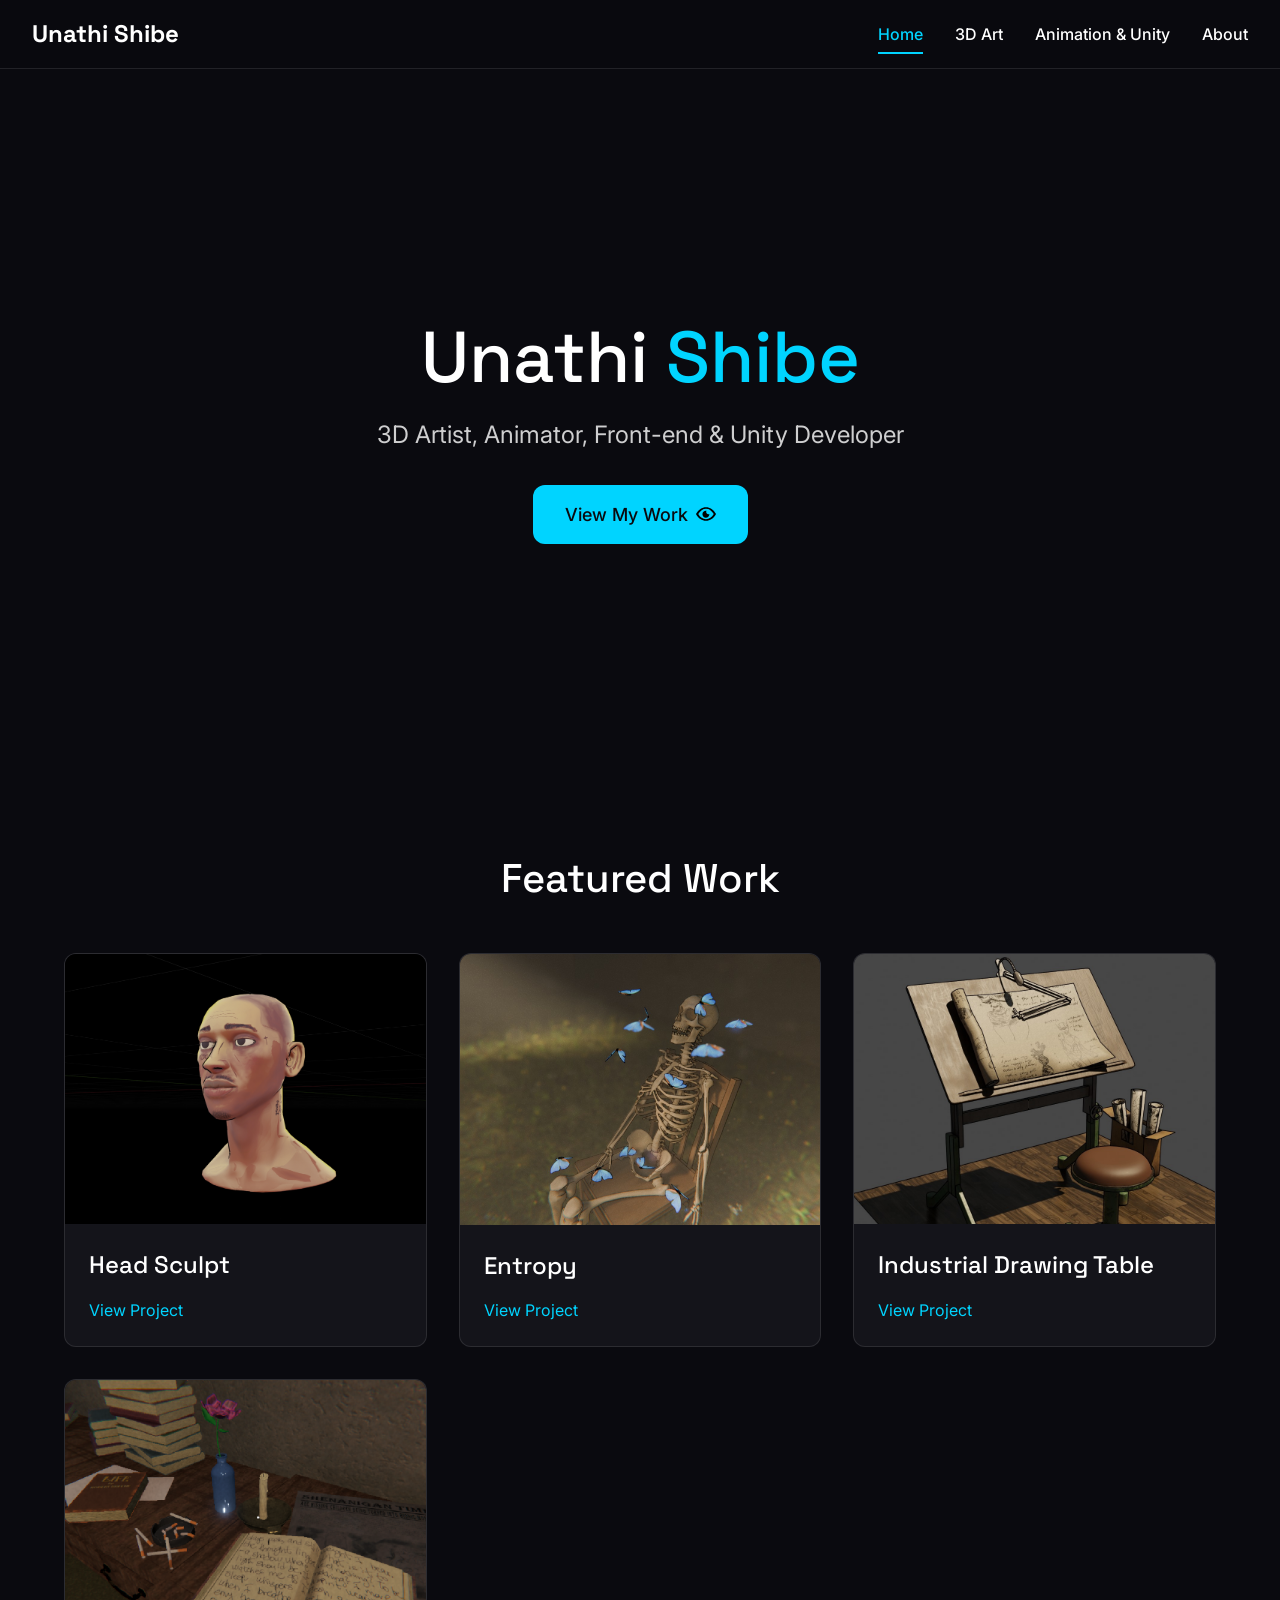
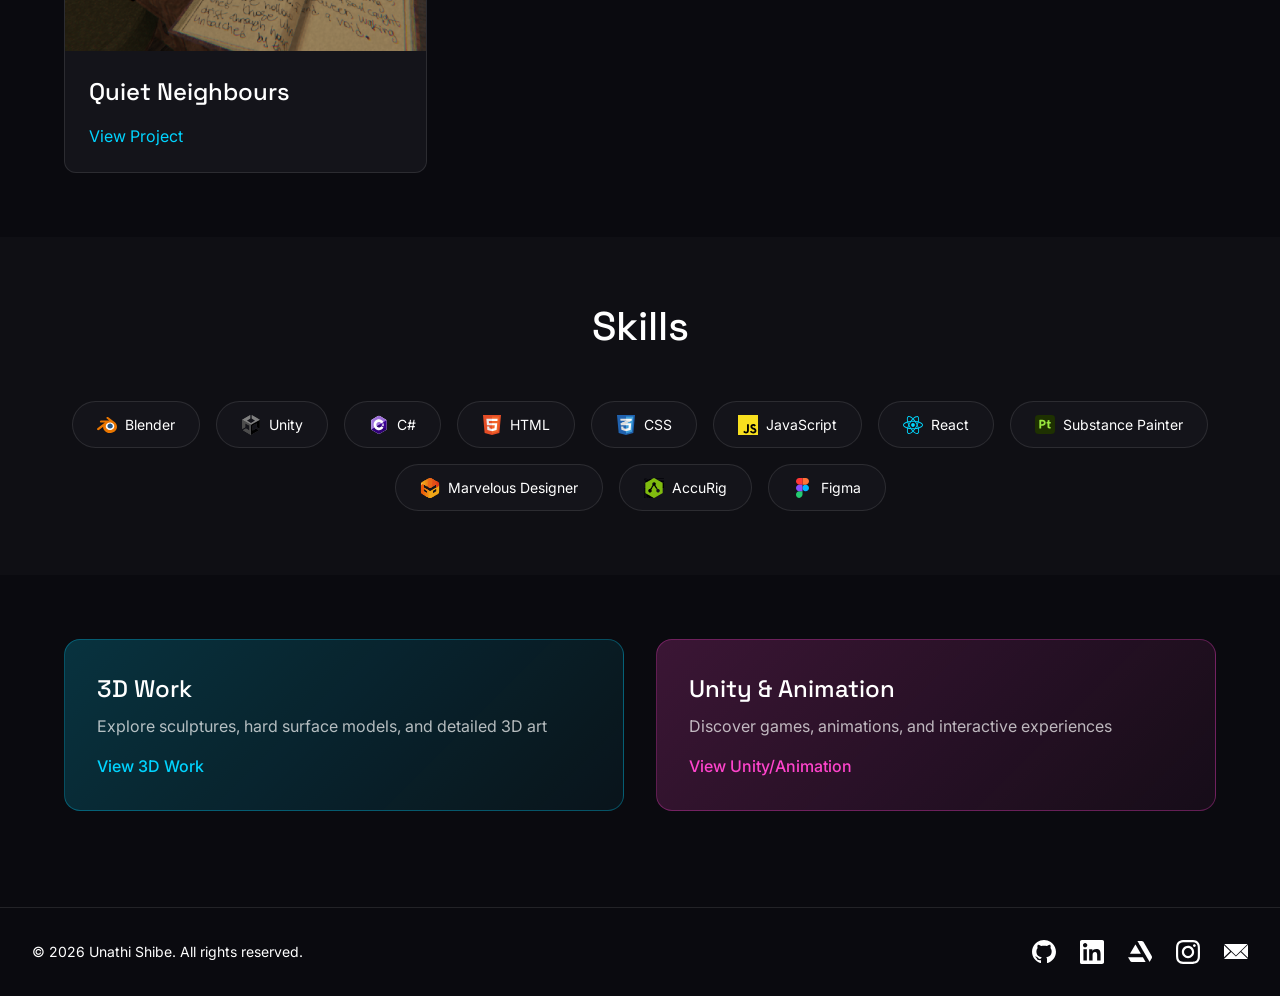
==== commit 571d16f0: "mobile hamburger menu functionality" ====
--- a/pages/index.html
+++ b/pages/index.html
@@ -211,7 +211,7 @@
     <!-- Scripts -->
      <script src="/javascript/nav.js"></script>
      <script src="/javascript/mobile-menu.js"></script>
-   
+     <script src="/javascript/mobile-menu.js"></script>
 
 
 </body>
--- a/css/home.css
+++ b/css/home.css
@@ -112,7 +112,9 @@
     max-width: 1400px;
     margin: 0 auto;
 }
-
+.skill-tag:hover img {
+    filter: none;
+}
 .cta-section {
     padding: 4rem 2rem;
 }
@@ -208,7 +210,7 @@
 }
 
 .btn-primary:hover {
-    background-color: rgba(0, 212, 255, 0.8);
+    background-color: #00a8cc;
 }
 
 .hero .btn-primary {
@@ -217,6 +219,10 @@
     color: var(--background) !important;
 }
 
+.hero .btn-primary:hover {
+    background-color: #00a8cc !important;
+}
+
 .btn-icon {
     display: inline-flex;
     align-items: center;
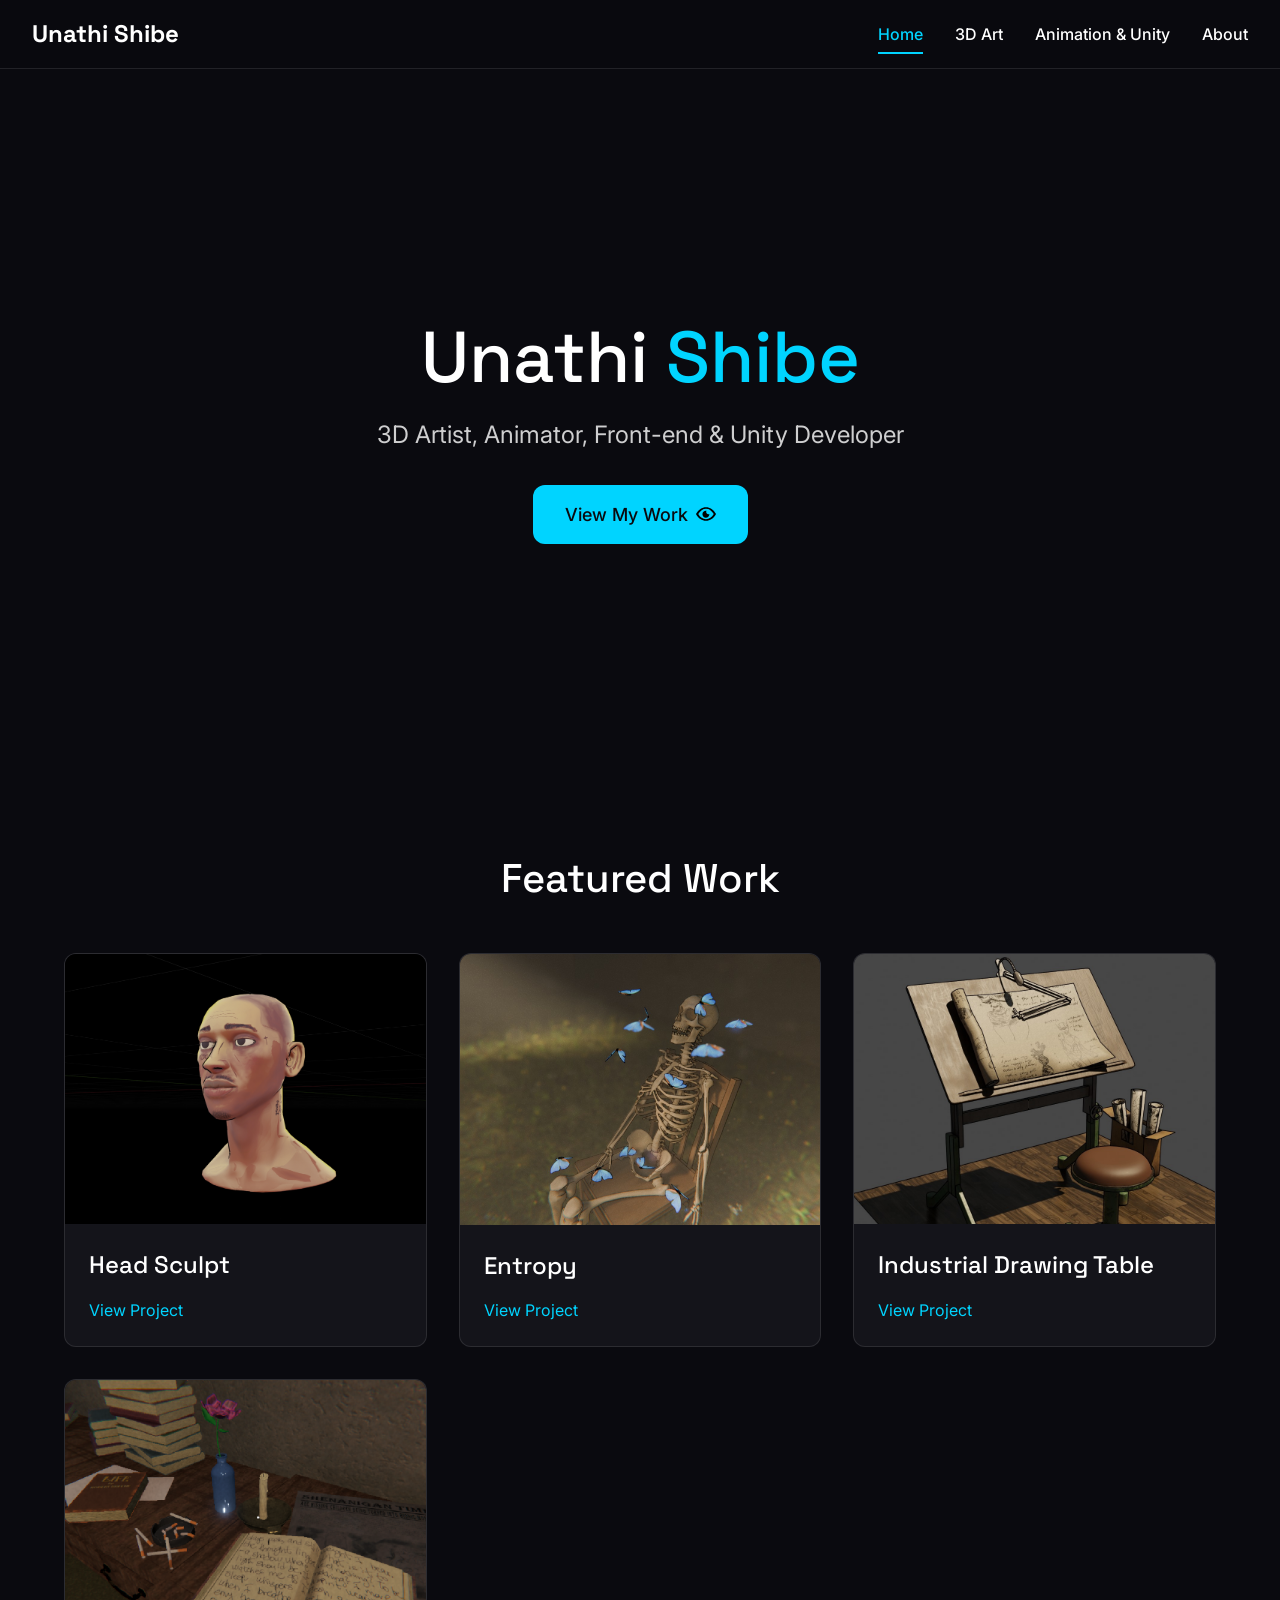
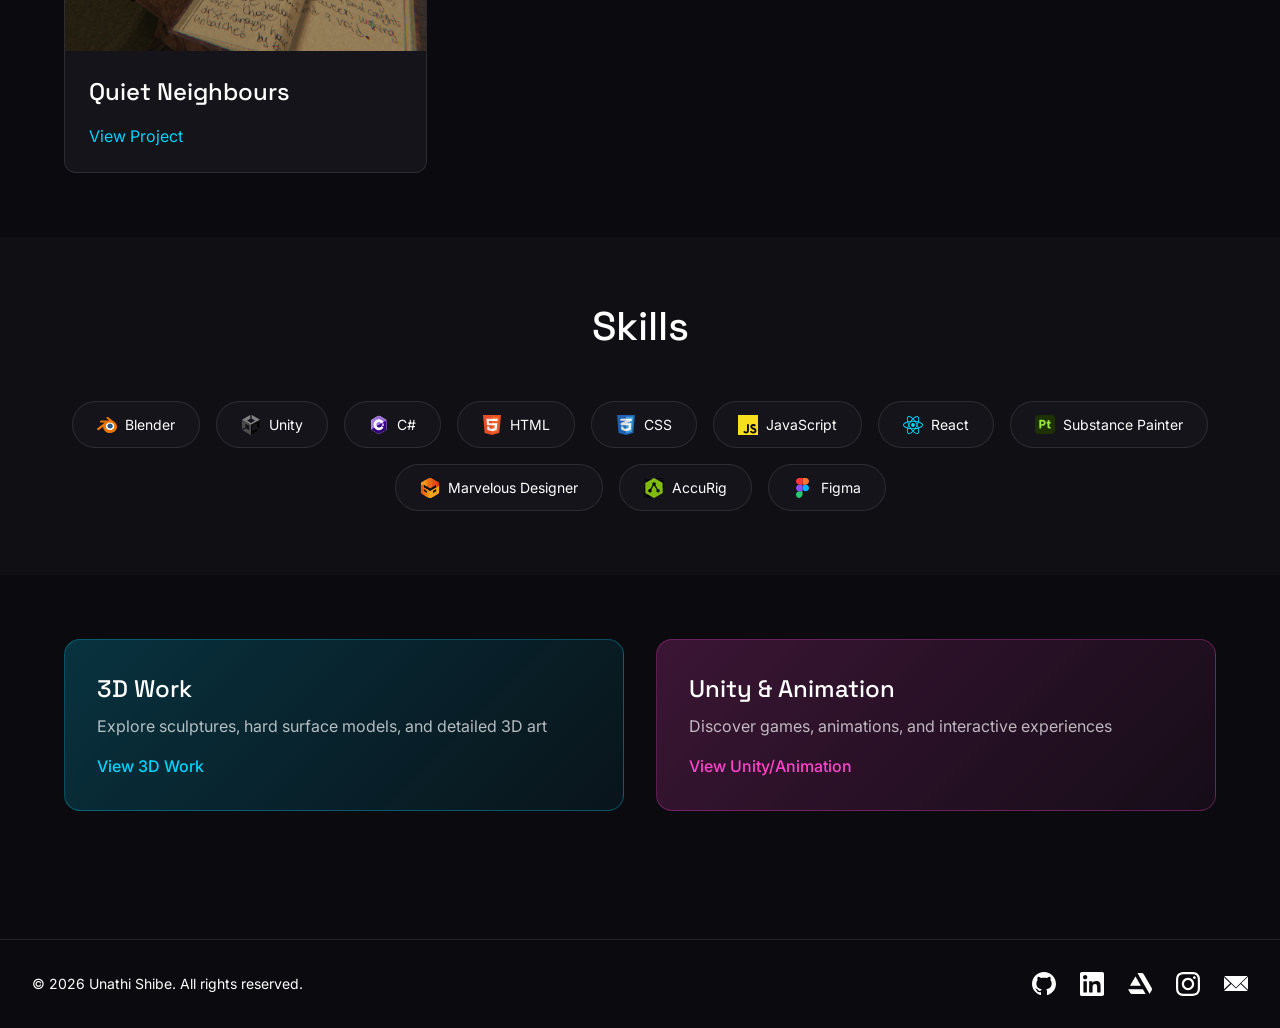
==== commit 3209c23a: "Footer styles" ====
--- a/pages/index.html
+++ b/pages/index.html
@@ -182,35 +182,11 @@
 
     </main>
 
-    <!-- Footer -->
-    <footer class="footer">
-        <div class="container">
-            <div class="footer-content">
-                <p class="footer-copyright">© 2026 Unathi Shibe. All rights reserved.</p>
-                <div class="footer-social">
-                    <a href="https://github.com/iZorget-coder" target="_blank" rel="noopener noreferrer" class="social-link" aria-label="GitHub">
-                        <img src="/assets/icons/github.svg" alt="GitHub" width="24" height="24">
-                    </a>
-                    <a href="https://www.linkedin.com/in/unathi-shibe-702324282/" target="_blank" rel="noopener noreferrer" class="social-link" aria-label="LinkedIn">
-                        <img src="/assets/icons/linkedin.svg" alt="LinkedIn" width="24" height="24">
-                    </a>
-                    <a href="https://www.artstation.com/izorget" target="_blank" rel="noopener noreferrer" class="social-link" aria-label="ArtStation">
-                        <img src="/assets/icons/artstation.svg" alt="ArtStation" width="24" height="24">
-                    </a>
-                    <a href="https://www.instagram.com/unathiishibe" target="_blank" rel="noopener noreferrer" class="social-link" aria-label="Instagram">
-                        <img src="/assets/icons/instagram.svg" alt="Instagram" width="24" height="24">
-                    </a>
-                    <a href="mailto:unathiesihles@gmail.com" class="social-link" aria-label="Email">
-                        <img src="/assets/icons/email.svg" alt="Email" width="24" height="24">
-                    </a>
-                </div>
-            </div>
-        </div>
-    </footer>
+    <div id="footer-container"></div>
 
     <!-- Scripts -->
      <script src="/javascript/nav.js"></script>
-     <script src="/javascript/mobile-menu.js"></script>
+     <script src="/javascript/footer.js"></script>
      <script src="/javascript/mobile-menu.js"></script>
 
 
--- a/css/components.css
+++ b/css/components.css
@@ -156,7 +156,7 @@
 .footer {
     border-top: 1px solid var(--border);
     padding: 2rem 0;
-    margin-top: 2rem;
+    margin-top: 4rem;
 }
 
 .footer-content {
